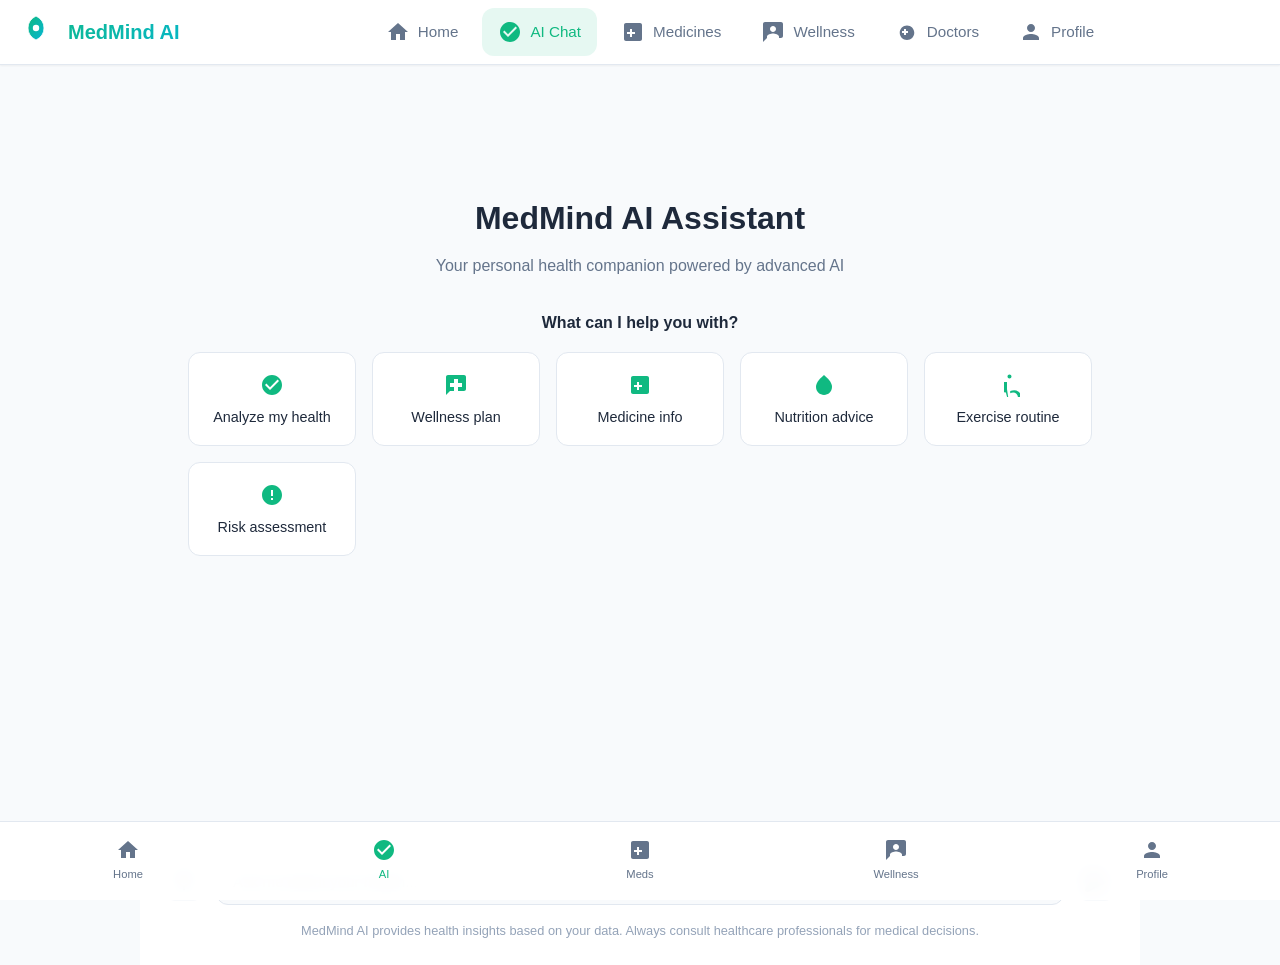
==== ai.html @ f0e6611f "Initial MedMind AI project" ====
<!DOCTYPE html>
<html lang="en">
<head>
    <meta charset="UTF-8">
    <meta name="viewport" content="width=device-width, initial-scale=1.0">
    <title>AI Assistant - MedMind AI</title>
    <link rel="stylesheet" href="style.css">
</head>
<body>
    <!-- Navigation -->
    <nav class="navbar">
        <div class="nav-container">
            <div class="nav-brand">
                <div class="nav-logo">
                    <svg viewBox="0 0 100 100" xmlns="http://www.w3.org/2000/svg">
                        <path d="M50 10 Q70 20 70 40 Q70 60 50 70 Q30 60 30 40 Q30 20 50 10" fill="url(#logoGradient5)" stroke="white" stroke-width="2"/>
                        <circle cx="50" cy="40" r="8" fill="white"/>
                        <defs>
                            <linearGradient id="logoGradient5" x1="0%" y1="0%" x2="100%" y2="100%">
                                <stop offset="0%" style="stop-color:#10b981;stop-opacity:1" />
                                <stop offset="100%" style="stop-color:#06b6d4;stop-opacity:1" />
                            </linearGradient>
                        </defs>
                    </svg>
                </div>
                <span>MedMind AI</span>
            </div>
            
            <div class="nav-menu">
                <a href="home.html" class="nav-link" data-page="home">
                    <svg viewBox="0 0 24 24" width="24" height="24">
                        <path fill="currentColor" d="M10 20v-6h4v6h5v-8h3L12 3 2 12h3v8z"/>
                    </svg>
                    <span>Home</span>
                </a>
                <a href="ai.html" class="nav-link active" data-page="ai">
                    <svg viewBox="0 0 24 24" width="24" height="24">
                        <path fill="currentColor" d="M12 2C6.48 2 2 6.48 2 12s4.48 10 10 10 10-4.48 10-10S17.52 2 12 2zm-2 15l-5-5 1.41-1.41L10 14.17l7.59-7.59L19 8l-9 9z"/>
                    </svg>
                    <span>AI Chat</span>
                </a>
                <a href="meds.html" class="nav-link" data-page="meds">
                    <svg viewBox="0 0 24 24" width="24" height="24">
                        <path fill="currentColor" d="M19 3H5c-1.1 0-2 .9-2 2v14c0 1.1.9 2 2 2h14c1.1 0 2-.9 2-2V5c0-1.1-.9-2-2-2zm-5 11h-3v3h-2v-3H6v-2h3v-3h2v3h3v2z"/>
                    </svg>
                    <span>Medicines</span>
                </a>
                <a href="mental.html" class="nav-link" data-page="mental">
                    <svg viewBox="0 0 24 24" width="24" height="24">
                        <path fill="currentColor" d="M20 2H4c-1.1 0-1.99.9-1.99 2L2 22l4-4h14c1.1 0 2-.9 2-2V4c0-1.1-.9-2-2-2zM12 12c-1.66 0-3-1.34-3-3s1.34-3 3-3 3 1.34 3 3-1.34 3-3 3zm6 6H6v-1.5c0-2 4-3.1 6-3.1s6 1.1 6 3.1V18z"/>
                    </svg>
                    <span>Wellness</span>
                </a>
                <a href="doctor.html" class="nav-link" data-page="doctor">
                    <svg viewBox="0 0 24 24" width="24" height="24">
                        <path fill="currentColor" d="M11.99 5.52C7.957 5.52 4.73 8.75 4.73 12.78s3.23 7.26 7.27 7.26 7.27-3.23 7.27-7.26-3.23-7.26-7.28-7.26zM13 13h-2v2h-2v-2H7v-2h2v-2h2v2h2v2z"/>
                    </svg>
                    <span>Doctors</span>
                </a>
                <a href="profile.html" class="nav-link" data-page="profile">
                    <svg viewBox="0 0 24 24" width="24" height="24">
                        <path fill="currentColor" d="M12 12c2.21 0 4-1.79 4-4s-1.79-4-4-4-4 1.79-4 4 1.79 4 4 4zm0 2c-2.67 0-8 1.34-8 4v2h16v-2c0-2.66-5.33-4-8-4z"/>
                    </svg>
                    <span>Profile</span>
                </a>
            </div>
        </div>
    </nav>

    <main class="ai-container">
        <!-- Chat Area -->
        <div class="chat-wrapper">
            <div class="chat-messages" id="chatMessages">
                <div class="welcome-section">
                    <h1>MedMind AI Assistant</h1>
                    <p>Your personal health companion powered by advanced AI</p>
                    
                    <div class="suggested-prompts">
                        <h3>What can I help you with?</h3>
                        <div class="prompts-grid">
                            <button class="prompt-card" onclick="sendPrompt('What are my key health metrics and should I be concerned about anything?')">
                                <svg viewBox="0 0 24 24" width="24" height="24">
                                    <path fill="currentColor" d="M12 2C6.48 2 2 6.48 2 12s4.48 10 10 10 10-4.48 10-10S17.52 2 12 2zm-2 15l-5-5 1.41-1.41L10 14.17l7.59-7.59L19 8l-9 9z"/>
                                </svg>
                                <span>Analyze my health</span>
                            </button>
                            <button class="prompt-card" onclick="sendPrompt('Suggest a wellness plan for me')">
                                <svg viewBox="0 0 24 24" width="24" height="24">
                                    <path fill="currentColor" d="M20 2H4c-1.1 0-1.99.9-1.99 2L2 22l4-4h14c1.1 0 2-.9 2-2V4c0-1.1-.9-2-2-2zm-2 12h-4v4h-4v-4H6v-4h4V6h4v4h4v4z"/>
                                </svg>
                                <span>Wellness plan</span>
                            </button>
                            <button class="prompt-card" onclick="sendPrompt('Explain the side effects of my current medications')">
                                <svg viewBox="0 0 24 24" width="24" height="24">
                                    <path fill="currentColor" d="M19 3H5c-1.1 0-2 .9-2 2v14c0 1.1.9 2 2 2h14c1.1 0 2-.9 2-2V5c0-1.1-.9-2-2-2zm-5 11h-3v3h-2v-3H6v-2h3v-3h2v3h3v2z"/>
                                </svg>
                                <span>Medicine info</span>
                            </button>
                            <button class="prompt-card" onclick="sendPrompt('Give me nutrition tips based on my health profile')">
                                <svg viewBox="0 0 24 24" width="24" height="24">
                                    <path fill="currentColor" d="M12 2c-5.33 4.55-8 8.48-8 11.8 0 4.98 3.8 8.2 8 8.2s8-3.22 8-8.2c0-3.32-2.67-7.25-8-11.8z"/>
                                </svg>
                                <span>Nutrition advice</span>
                            </button>
                            <button class="prompt-card" onclick="sendPrompt('What exercises would you recommend for me?')">
                                <svg viewBox="0 0 24 24" width="24" height="24">
                                    <path fill="currentColor" d="M13.49 5.48c1.1 0 2-.9 2-2s-.9-2-2-2-2 .9-2 2 .9 2 2 2zm-3.6 13.9L8 19.35V9h3v7.35l1.39 9.03c.36 2.3 2.4 4 4.74 4 2.65 0 4.8-2.25 4.8-5s-2.15-5-4.8-5c-1.04 0-2.05.3-2.9.84v-2.16c1.12-.52 2.74-.73 4.1-.73 3.87 0 6.99 3.13 6.99 7s-3.12 7-6.99 7c-3.23 0-6.06-2.25-6.74-5.22z"/>
                                </svg>
                                <span>Exercise routine</span>
                            </button>
                            <button class="prompt-card" onclick="sendPrompt('Predict my health risks based on my data')">
                                <svg viewBox="0 0 24 24" width="24" height="24">
                                    <path fill="currentColor" d="M12 2C6.48 2 2 6.48 2 12s4.48 10 10 10 10-4.48 10-10S17.52 2 12 2zm1 15h-2v-2h2v2zm0-4h-2V7h2v6z"/>
                                </svg>
                                <span>Risk assessment</span>
                            </button>
                        </div>
                    </div>
                </div>
            </div>

            <!-- Chat Input Area -->
            <div class="chat-input-area">
                <form class="chat-form" id="chatForm" onsubmit="sendMessage(event)">
                    <div class="input-controls">
                        <button type="button" class="voice-btn" id="voiceBtn" title="Voice input">
                            <svg viewBox="0 0 24 24" width="24" height="24">
                                <path fill="currentColor" d="M12 14c1.66 0 3-1.34 3-3V5c0-1.66-1.34-3-3-3S9 3.34 9 5v6c0 1.66 1.34 3 3 3zm5.3-3c0 3-2.54 5.1-5.3 5.1S6.7 14 6.7 11H5c0 3.41 2.72 6.23 6 6.72V21h2v-3.28c3.28-.48 6-3.3 6-6.72h-1.7z"/>
                            </svg>
                        </button>
                        <input 
                            type="text" 
                            id="chatInput" 
                            placeholder="Ask me about your health..." 
                            autocomplete="off"
                        >
                        <button type="submit" class="send-btn">
                            <svg viewBox="0 0 24 24" width="24" height="24">
                                <path fill="currentColor" d="M16.6915026,12.4744748 L3.50612381,13.2599618 C3.19218622,13.2599618 3.03521743,13.4170592 3.03521743,13.5741566 L1.15159189,20.0151496 C0.8376543,20.8006365 0.99,21.89 1.77946707,22.52 C2.41,22.99 3.50612381,23.1 4.13399899,22.9429026 L21.714504,14.0454487 C22.6563168,13.5741566 23.1272231,12.6315722 22.9702544,11.6889879 L4.13399899,1.01449637 C3.34915502,0.9914179 2.40734225,0.9914179 1.77946707,1.48988963 C0.994623095,2.13399899 0.837654326,3.0765833 1.15159189,3.86155202 L3.03521743,10.3025451 C3.03521743,10.4596425 3.19218622,10.6167399 3.50612381,10.6167399 L16.6915026,11.4022268 C16.6915026,11.4022268 17.1624089,11.4022268 17.1624089,11.9735189 C17.1624089,12.4744748 16.6915026,12.4744748 16.6915026,12.4744748 Z"/>
                            </svg>
                        </button>
                    </div>
                </form>
                <p class="chat-disclaimer">MedMind AI provides health insights based on your data. Always consult healthcare professionals for medical decisions.</p>
            </div>
        </div>
    </main>

    <!-- Bottom Navigation -->
    <div class="bottom-nav">
        <a href="home.html" class="nav-item" data-page="home">
            <svg viewBox="0 0 24 24" width="24" height="24">
                <path fill="currentColor" d="M10 20v-6h4v6h5v-8h3L12 3 2 12h3v8z"/>
            </svg>
            <span>Home</span>
        </a>
        <a href="ai.html" class="nav-item active" data-page="ai">
            <svg viewBox="0 0 24 24" width="24" height="24">
                <path fill="currentColor" d="M12 2C6.48 2 2 6.48 2 12s4.48 10 10 10 10-4.48 10-10S17.52 2 12 2zm-2 15l-5-5 1.41-1.41L10 14.17l7.59-7.59L19 8l-9 9z"/>
            </svg>
            <span>AI</span>
        </a>
        <a href="meds.html" class="nav-item" data-page="meds">
            <svg viewBox="0 0 24 24" width="24" height="24">
                <path fill="currentColor" d="M19 3H5c-1.1 0-2 .9-2 2v14c0 1.1.9 2 2 2h14c1.1 0 2-.9 2-2V5c0-1.1-.9-2-2-2zm-5 11h-3v3h-2v-3H6v-2h3v-3h2v3h3v2z"/>
            </svg>
            <span>Meds</span>
        </a>
        <a href="mental.html" class="nav-item" data-page="mental">
            <svg viewBox="0 0 24 24" width="24" height="24">
                <path fill="currentColor" d="M20 2H4c-1.1 0-1.99.9-1.99 2L2 22l4-4h14c1.1 0 2-.9 2-2V4c0-1.1-.9-2-2-2zM12 12c-1.66 0-3-1.34-3-3s1.34-3 3-3 3 1.34 3 3-1.34 3-3 3zm6 6H6v-1.5c0-2 4-3.1 6-3.1s6 1.1 6 3.1V18z"/>
            </svg>
            <span>Wellness</span>
        </a>
        <a href="profile.html" class="nav-item" data-page="profile">
            <svg viewBox="0 0 24 24" width="24" height="24">
                <path fill="currentColor" d="M12 12c2.21 0 4-1.79 4-4s-1.79-4-4-4-4 1.79-4 4 1.79 4 4 4zm0 2c-2.67 0-8 1.34-8 4v2h16v-2c0-2.66-5.33-4-8-4z"/>
            </svg>
            <span>Profile</span>
        </a>
    </div>

    <script src="script.js"></script>
    <script>
        const aiResponses = {
            'health': 'Your overall health score is 78/100 which is very good. Your heart rate is stable at 72 bpm and blood pressure is within normal range. Keep up the great work with hydration and sleep!',
            'wellness': 'I recommend a balanced wellness plan: 1) Maintain 8 hours of sleep, 2) Exercise 30-60 minutes daily, 3) Drink 8 glasses of water, 4) Manage stress with meditation, 5) Eat a balanced diet with vegetables.',
            'medicine': 'Your current medications are: Aspirin 500mg (once daily), Vitamin D 1000IU (with meals), and Lisinopril 10mg (evening). Common side effects are minimal when taken as prescribed. Always consult with your doctor before making changes.',
            'nutrition': 'Based on your health profile, I recommend: More lean proteins, whole grains, and vegetables. Limit sodium to under 2300mg daily. Stay hydrated. Consider Mediterranean diet. Avoid processed foods and excess sugar. Eat 5 portions of fruit/veg daily.',
            'exercise': 'Recommended exercises for you: Brisk walking (30 mins, 5x/week), Swimming (low-impact), Yoga (flexibility), Light strength training (2x/week). Start gradually and increase intensity. Warm up for 5 mins before and cool down after.',
            'risk': 'Based on your metrics, your health risks are low. Continue monitoring your blood pressure regularly. Your BMI is healthy. Maintain current exercise routine. Get annual checkups. Stay updated with vaccinations.'
        };

        function sendMessage(e) {
            e.preventDefault();
            const input = document.getElementById('chatInput');
            const message = input.value.trim();
            
            if (!message) return;
            
            // Add user message to chat
            addMessage(message, 'user');
            input.value = '';
            
            // Simulate AI response
            setTimeout(() => {
                const response = generateAIResponse(message);
                addMessage(response, 'ai');
            }, 1500);
        }

        function sendPrompt(prompt) {
            document.getElementById('chatInput').value = prompt;
            sendMessage({ preventDefault: () => {} });
        }

        function addMessage(text, sender) {
            const chatMessages = document.getElementById('chatMessages');
            const messageDiv = document.createElement('div');
            messageDiv.className = `message ${sender}-message`;
            
            if (sender === 'ai') {
                messageDiv.innerHTML = `
                    <div class="message-content">
                        <div class="message-bubble">
                            <div class="message-text">${text}</div>
                            <div class="message-time">${new Date().toLocaleTimeString([], {hour: '2-digit', minute:'2-digit'})}</div>
                        </div>
                    </div>
                `;
            } else {
                messageDiv.innerHTML = `
                    <div class="message-content">
                        <div class="message-bubble">
                            <div class="message-text">${text}</div>
                            <div class="message-time">${new Date().toLocaleTimeString([], {hour: '2-digit', minute:'2-digit'})}</div>
                        </div>
                    </div>
                `;
            }
            
            chatMessages.appendChild(messageDiv);
            chatMessages.scrollTop = chatMessages.scrollHeight;
        }

        function generateAIResponse(userMessage) {
            const lower = userMessage.toLowerCase();
            
            if (lower.includes('health') || lower.includes('metric')) return aiResponses['health'];
            if (lower.includes('wellness') || lower.includes('plan')) return aiResponses['wellness'];
            if (lower.includes('medicine') || lower.includes('drug') || lower.includes('medication')) return aiResponses['medicine'];
            if (lower.includes('nutrition') || lower.includes('diet') || lower.includes('food')) return aiResponses['nutrition'];
            if (lower.includes('exercise') || lower.includes('workout') || lower.includes('fitness')) return aiResponses['exercise'];
            if (lower.includes('risk') || lower.includes('predict')) return aiResponses['risk'];
            
            const defaultResponses = [
                'Based on your health data, you\'re doing well. Keep maintaining your current routine and monitor your metrics regularly.',
                'That\'s a great question! Your health profile shows you\'re in good shape. Continue with regular checkups and healthy habits.',
                'I\'d recommend discussing this with your healthcare provider for personalized advice. In the meantime, maintain your current exercise and nutrition routine.',
                'Your data shows positive trends. Keep up the excellent health habits and monitor your vitals regularly.',
                'This is an important health consideration. Track your symptoms and share them with your doctor at your next visit.'
            ];
            
            return defaultResponses[Math.floor(Math.random() * defaultResponses.length)];
        }

        // Voice input simulation
        document.getElementById('voiceBtn').addEventListener('click', function() {
            const voiceBtn = this;
            voiceBtn.classList.add('listening');
            
            setTimeout(() => {
                voiceBtn.classList.remove('listening');
                showNotification('Voice input simulated. Try typing your question!', 'info');
            }, 2000);
        });
    </script>
</body>
</html>
---- style.css ----
/* ============================================
   MEDMIND AI - PREMIUM HEALTHCARE APPLICATION
   Comprehensive CSS Styling
   ============================================ */

:root {
    --primary-color: #10b981;
    --secondary-color: #06b6d4;
    --accent-color: #8b5cf6;
    --danger-color: #ef4444;
    --warning-color: #f59e0b;
    --success-color: #10b981;
    
    --bg-primary: #ffffff;
    --bg-secondary: #f8fafc;
    --bg-tertiary: #f1f5f9;
    --text-primary: #1e293b;
    --text-secondary: #64748b;
    --text-tertiary: #94a3b8;
    --border-color: #e2e8f0;
    
    --shadow-sm: 0 1px 2px rgba(0, 0, 0, 0.05);
    --shadow-md: 0 4px 6px rgba(0, 0, 0, 0.1);
    --shadow-lg: 0 10px 15px rgba(0, 0, 0, 0.1);
    --shadow-xl: 0 20px 25px rgba(0, 0, 0, 0.1);
    
    --transition-fast: 150ms cubic-bezier(0.4, 0, 0.2, 1);
    --transition-base: 200ms cubic-bezier(0.4, 0, 0.2, 1);
    --transition-slow: 300ms cubic-bezier(0.4, 0, 0.2, 1);
    
    --radius-sm: 0.375rem;
    --radius-md: 0.5rem;
    --radius-lg: 0.75rem;
    --radius-xl: 1rem;
    --radius-2xl: 1.5rem;
    --radius-3xl: 2rem;
}

body.dark-mode {
    --bg-primary: #0f172a;
    --bg-secondary: #1e293b;
    --bg-tertiary: #334155;
    --text-primary: #f1f5f9;
    --text-secondary: #cbd5e1;
    --text-tertiary: #94a3b8;
    --border-color: #334155;
}

* {
    margin: 0;
    padding: 0;
    box-sizing: border-box;
}

html {
    scroll-behavior: smooth;
}

body {
    font-family: -apple-system, BlinkMacSystemFont, 'Segoe UI', 'Roboto', 'Oxygen', 'Ubuntu', 'Cantarell', sans-serif;
    background-color: var(--bg-primary);
    color: var(--text-primary);
    transition: background-color var(--transition-base), color var(--transition-base);
    line-height: 1.6;
}

a {
    color: var(--primary-color);
    text-decoration: none;
}

button {
    border: none;
    cursor: pointer;
    font-family: inherit;
}

/* ============================================
   SPLASH SCREEN
   ============================================ */

.splash-screen {
    position: fixed;
    top: 0;
    left: 0;
    width: 100%;
    height: 100%;
    background: linear-gradient(135deg, #10b981 0%, #06b6d4 100%);
    display: flex;
    align-items: center;
    justify-content: center;
    z-index: 9999;
    transition: opacity var(--transition-slow);
    opacity: 1;
}

.splash-content {
    text-align: center;
    color: white;
}

.splash-logo {
    margin-bottom: 2rem;
}

.logo-gradient svg {
    width: 80px;
    height: 80px;
    animation: float 3s ease-in-out infinite;
}

.splash-title {
    font-size: 2rem;
    font-weight: 700;
    margin-bottom: 0.5rem;
}

.splash-subtitle {
    font-size: 1rem;
    opacity: 0.9;
    margin-bottom: 2rem;
}

.splash-loader {
    margin-top: 2rem;
}

.loader-ring {
    width: 40px;
    height: 40px;
    border: 3px solid rgba(255, 255, 255, 0.3);
    border-top-color: white;
    border-radius: 50%;
    animation: spin 1s linear infinite;
    margin: 0 auto;
}

@keyframes spin {
    to { transform: rotate(360deg); }
}

@keyframes float {
    0%, 100% { transform: translateY(0); }
    50% { transform: translateY(-10px); }
}

/* ============================================
   AUTH PAGES
   ============================================ */

.auth-body {
    overflow: hidden;
}

.auth-container {
    position: relative;
    min-height: 100vh;
    display: flex;
    align-items: center;
    justify-content: center;
    padding: 1rem;
}

.auth-background {
    position: absolute;
    top: 0;
    left: 0;
    width: 100%;
    height: 100%;
    overflow: hidden;
    z-index: 0;
}

.gradient-blob {
    position: absolute;
    width: 300px;
    height: 300px;
    border-radius: 50%;
    filter: blur(80px);
    opacity: 0.6;
}

.blob-1 {
    background: linear-gradient(135deg, #10b981 0%, #06b6d4 100%);
    top: -50px;
    right: -50px;
    animation: blob-move 8s ease-in-out infinite;
}

.blob-2 {
    background: linear-gradient(135deg, #8b5cf6 0%, #06b6d4 100%);
    bottom: -50px;
    left: -50px;
    animation: blob-move 8s ease-in-out infinite 4s;
}

@keyframes blob-move {
    0%, 100% { transform: translate(0, 0); }
    50% { transform: translate(30px, 30px); }
}

.auth-card {
    position: relative;
    z-index: 1;
    width: 100%;
    max-width: 420px;
    background: rgba(255, 255, 255, 0.95);
    backdrop-filter: blur(10px);
    border: 1px solid rgba(255, 255, 255, 0.2);
    border-radius: var(--radius-2xl);
    padding: 2.5rem;
    box-shadow: 0 8px 32px rgba(0, 0, 0, 0.1);
}

body.dark-mode .auth-card {
    background: rgba(15, 23, 42, 0.95);
    border-color: rgba(100, 116, 139, 0.3);
}

.auth-card-signup {
    max-width: 480px;
}

.auth-header {
    text-align: center;
    margin-bottom: 2rem;
}

.auth-logo {
    margin-bottom: 1.5rem;
    display: flex;
    justify-content: center;
}

.auth-header h1 {
    font-size: 1.75rem;
    margin-bottom: 0.5rem;
    background: linear-gradient(135deg, #10b981 0%, #06b6d4 100%);
    -webkit-background-clip: text;
    -webkit-text-fill-color: transparent;
    background-clip: text;
}

.auth-header p {
    color: var(--text-secondary);
}

.auth-form {
    margin-bottom: 1.5rem;
}

.form-group {
    margin-bottom: 1.5rem;
}

.form-row {
    display: grid;
    grid-template-columns: 1fr 1fr;
    gap: 1rem;
    margin-bottom: 1.5rem;
}

.form-group label {
    display: block;
    font-size: 0.875rem;
    font-weight: 600;
    color: var(--text-primary);
    margin-bottom: 0.5rem;
}

.input-wrapper {
    position: relative;
    display: flex;
    align-items: center;
}

.input-icon {
    position: absolute;
    left: 1rem;
    color: var(--text-tertiary);
    pointer-events: none;
}

.form-group input,
.form-group select,
.form-group textarea {
    width: 100%;
    padding: 0.875rem 1rem 0.875rem 2.75rem;
    border: 1px solid var(--border-color);
    border-radius: var(--radius-lg);
    background: var(--bg-primary);
    color: var(--text-primary);
    font-size: 0.95rem;
    transition: all var(--transition-base);
}

.form-group input:focus,
.form-group select:focus,
.form-group textarea:focus {
    outline: none;
    border-color: var(--primary-color);
    box-shadow: 0 0 0 3px rgba(16, 185, 129, 0.1);
}

.toggle-password {
    position: absolute;
    right: 1rem;
    background: none;
    border: none;
    color: var(--text-secondary);
    cursor: pointer;
    padding: 0.5rem;
}

.form-options {
    display: flex;
    justify-content: space-between;
    align-items: center;
    margin-bottom: 1.5rem;
    font-size: 0.875rem;
}

.remember-me {
    display: flex;
    align-items: center;
    gap: 0.5rem;
    color: var(--text-secondary);
    cursor: pointer;
}

.remember-me input {
    width: 1rem;
    height: 1rem;
    cursor: pointer;
}

.forgot-link {
    color: var(--primary-color);
    font-weight: 500;
}

.checkbox-group {
    display: flex;
    align-items: flex-start;
    gap: 0.75rem;
    margin-bottom: 1.5rem;
    font-size: 0.875rem;
    color: var(--text-secondary);
    cursor: pointer;
}

.checkbox-group input {
    margin-top: 0.25rem;
    cursor: pointer;
}

.divider {
    position: relative;
    margin: 2rem 0;
    text-align: center;
    color: var(--text-tertiary);
    font-size: 0.875rem;
}

.divider::before {
    content: '';
    position: absolute;
    top: 50%;
    left: 0;
    right: 0;
    height: 1px;
    background: var(--border-color);
    z-index: 0;
}

.divider span {
    position: relative;
    background: var(--bg-primary);
    padding: 0 1rem;
}

body.dark-mode .divider span {
    background: var(--bg-secondary);
}

.demo-note {
    margin-top: 1.5rem;
    padding: 1rem;
    background: var(--bg-secondary);
    border-radius: var(--radius-lg);
    font-size: 0.8rem;
    color: var(--text-secondary);
    text-align: center;
}

.demo-note p {
    margin-bottom: 0.25rem;
}

.demo-note code {
    background: var(--bg-tertiary);
    padding: 0.2rem 0.4rem;
    border-radius: var(--radius-sm);
    font-family: 'Monaco', 'Menlo', monospace;
}

/* ============================================
   BUTTONS
   ============================================ */

.btn {
    display: inline-flex;
    align-items: center;
    justify-content: center;
    gap: 0.5rem;
    padding: 0.75rem 1.5rem;
    border-radius: var(--radius-lg);
    font-size: 0.95rem;
    font-weight: 500;
    transition: all var(--transition-base);
    cursor: pointer;
    position: relative;
    overflow: hidden;
}

.btn::before {
    content: '';
    position: absolute;
    top: 50%;
    left: 50%;
    width: 0;
    height: 0;
    border-radius: 50%;
    background: rgba(255, 255, 255, 0.3);
    transform: translate(-50%, -50%);
    transition: width var(--transition-base), height var(--transition-base);
    pointer-events: none;
}

.btn:active::before {
    width: 300px;
    height: 300px;
}

.btn-primary {
    background: linear-gradient(135deg, var(--primary-color) 0%, var(--secondary-color) 100%);
    color: white;
    box-shadow: 0 4px 15px rgba(16, 185, 129, 0.3);
}

.btn-primary:hover {
    transform: translateY(-2px);
    box-shadow: 0 6px 20px rgba(16, 185, 129, 0.4);
}

.btn-secondary {
    background: var(--bg-secondary);
    color: var(--primary-color);
    border: 1px solid var(--border-color);
}

.btn-secondary:hover {
    background: var(--bg-tertiary);
    border-color: var(--primary-color);
}

.btn-danger {
    background: var(--danger-color);
    color: white;
    box-shadow: 0 4px 15px rgba(239, 68, 68, 0.3);
}

.btn-danger:hover {
    transform: translateY(-2px);
    box-shadow: 0 6px 20px rgba(239, 68, 68, 0.4);
}

.btn-small {
    padding: 0.5rem 1rem;
    font-size: 0.85rem;
}

.btn-large {
    padding: 1rem 2rem;
    font-size: 1rem;
}

.btn-full {
    width: 100%;
}

.btn-icon {
    width: 18px;
    height: 18px;
}

/* ============================================
   NAVIGATION
   ============================================ */

.navbar {
    position: sticky;
    top: 0;
    z-index: 100;
    background: rgba(255, 255, 255, 0.95);
    backdrop-filter: blur(10px);
    border-bottom: 1px solid var(--border-color);
    box-shadow: var(--shadow-sm);
}

body.dark-mode .navbar {
    background: rgba(15, 23, 42, 0.95);
    border-bottom-color: var(--border-color);
}

.nav-container {
    max-width: 1400px;
    margin: 0 auto;
    padding: 0.5rem 1rem;
    display: flex;
    align-items: center;
    justify-content: space-between;
}

.nav-brand {
    display: flex;
    align-items: center;
    gap: 0.75rem;
    font-size: 1.25rem;
    font-weight: 700;
    background: linear-gradient(135deg, var(--primary-color) 0%, var(--secondary-color) 100%);
    -webkit-background-clip: text;
    -webkit-text-fill-color: transparent;
    background-clip: text;
    min-width: 200px;
}

.nav-logo {
    width: 40px;
    height: 40px;
    display: flex;
    align-items: center;
    justify-content: center;
}

.nav-logo svg {
    width: 100%;
    height: 100%;
}

.nav-menu {
    display: flex;
    gap: 0.5rem;
    flex: 1;
    justify-content: center;
    align-items: center;
}

.nav-link {
    display: flex;
    align-items: center;
    gap: 0.5rem;
    padding: 0.75rem 1rem;
    color: var(--text-secondary);
    border-radius: var(--radius-lg);
    transition: all var(--transition-base);
    white-space: nowrap;
}

.nav-link:hover,
.nav-link.active {
    color: var(--primary-color);
    background: rgba(16, 185, 129, 0.1);
}

.nav-link svg {
    width: 24px;
    height: 24px;
}

.nav-link span {
    font-size: 0.95rem;
    font-weight: 500;
}

.theme-toggle {
    display: flex;
    align-items: center;
    justify-content: center;
    width: 40px;
    height: 40px;
    border-radius: var(--radius-lg);
    background: var(--bg-secondary);
    color: var(--text-secondary);
    transition: all var(--transition-base);
    cursor: pointer;
    margin-left: auto;
}

.theme-toggle:hover {
    background: var(--bg-tertiary);
    color: var(--primary-color);
}

/* Bottom Navigation for Mobile */
.bottom-nav {
    display: none;
    position: fixed;
    bottom: 0;
    left: 0;
    right: 0;
    background: rgba(255, 255, 255, 0.95);
    backdrop-filter: blur(10px);
    border-top: 1px solid var(--border-color);
    z-index: 100;
    padding: 0.5rem 0;
}

body.dark-mode .bottom-nav {
    background: rgba(15, 23, 42, 0.95);
}

.bottom-nav {
    display: flex;
    justify-content: space-around;
    align-items: stretch;
}

.nav-item {
    flex: 1;
    display: flex;
    flex-direction: column;
    align-items: center;
    justify-content: center;
    gap: 0.25rem;
    padding: 0.5rem;
    color: var(--text-secondary);
    font-size: 0.7rem;
    text-align: center;
    transition: all var(--transition-base);
}

.nav-item:hover,
.nav-item.active {
    color: var(--primary-color);
}

.nav-item svg {
    width: 24px;
    height: 24px;
}

/* ============================================
   HOME PAGE
   ============================================ */

.home-header {
    padding: 2rem 1rem;
    background: linear-gradient(135deg, #10b981 0%, #06b6d4 100%);
    color: white;
}

.header-content {
    max-width: 1400px;
    margin: 0 auto;
    display: flex;
    align-items: center;
    justify-content: space-between;
}

.header-greeting h1 {
    font-size: 1.75rem;
    margin-bottom: 0.5rem;
    font-weight: 700;
}

.header-greeting p {
    opacity: 0.9;
    font-size: 0.95rem;
}

.main-content {
    max-width: 1400px;
    margin: 0 auto;
    padding: 2rem 1rem;
    padding-bottom: 100px;
}

.section-title {
    font-size: 1.35rem;
    font-weight: 700;
    color: var(--text-primary);
    margin-bottom: 1.5rem;
}

.section-header {
    display: flex;
    align-items: center;
    justify-content: space-between;
    margin-bottom: 1.5rem;
}

.see-all-link {
    font-size: 0.9rem;
    font-weight: 600;
    color: var(--primary-color);
    display: flex;
    align-items: center;
    gap: 0.3rem;
}

/* Health Score Section */
.health-score-section {
    margin-bottom: 2rem;
}

.health-score-card {
    background: var(--bg-primary);
    border: 1px solid var(--border-color);
    border-radius: var(--radius-2xl);
    padding: 2rem;
    box-shadow: var(--shadow-md);
    overflow: hidden;
}

.health-score-ring-wrapper {
    position: relative;
    width: 140px;
    height: 140px;
    margin: 0 auto 1.5rem;
}

.health-score-ring {
    width: 100%;
    height: 100%;
    transform: rotate(-90deg);
}

.score-ring-bg {
    stroke: var(--bg-secondary);
    fill: none;
    stroke-width: 4;
}

.score-ring-progress {
    stroke: url(#ringGradient);
    fill: none;
    stroke-width: 4;
    stroke-linecap: round;
    stroke-dasharray: 408.407;
    stroke-dashoffset: 408.407;
    animation: fillRing 1.5s ease-out forwards;
}

@keyframes fillRing {
    to {
        stroke-dashoffset: 0;
    }
}

.health-score-value {
    position: absolute;
    top: 50%;
    left: 50%;
    transform: translate(-50%, -50%);
    text-align: center;
}

.health-score-value h2 {
    font-size: 2rem;
    color: var(--primary-color);
    margin-bottom: 0.25rem;
}

.health-score-value p {
    font-size: 0.75rem;
    color: var(--text-secondary);
    text-transform: uppercase;
    letter-spacing: 0.5px;
}

.health-score-details {
    display: grid;
    grid-template-columns: 1fr 1fr;
    gap: 2rem;
    padding-top: 1.5rem;
    border-top: 1px solid var(--border-color);
}

.score-detail {
    text-align: center;
}

.detail-label {
    display: block;
    font-size: 0.8rem;
    color: var(--text-secondary);
    margin-bottom: 0.25rem;
    text-transform: uppercase;
    letter-spacing: 0.5px;
}

.detail-value {
    display: block;
    font-size: 1.25rem;
    font-weight: 600;
    color: var(--text-primary);
}

/* Quick Stats Grid */
.quick-stats {
    margin-bottom: 2rem;
}

.stats-grid {
    display: grid;
    grid-template-columns: repeat(auto-fit, minmax(180px, 1fr));
    gap: 1rem;
}

.stat-card {
    background: var(--bg-primary);
    border: 1px solid var(--border-color);
    border-radius: var(--radius-xl);
    padding: 1.25rem;
    box-shadow: var(--shadow-sm);
    transition: all var(--transition-base);
    position: relative;
    overflow: hidden;
}

.stat-card::before {
    content: '';
    position: absolute;
    top: 0;
    left: 0;
    right: 0;
    height: 3px;
    background: linear-gradient(90deg, var(--primary-color), var(--secondary-color));
    opacity: 0;
    transition: opacity var(--transition-base);
}

.stat-card:hover {
    transform: translateY(-4px);
    box-shadow: var(--shadow-lg);
    border-color: var(--primary-color);
}

.stat-card:hover::before {
    opacity: 1;
}

.stat-icon {
    width: 48px;
    height: 48px;
    border-radius: var(--radius-lg);
    background: linear-gradient(135deg, rgba(16, 185, 129, 0.1), rgba(6, 182, 212, 0.1));
    display: flex;
    align-items: center;
    justify-content: center;
    color: var(--primary-color);
    margin-bottom: 0.75rem;
}

.stat-label {
    font-size: 0.8rem;
    color: var(--text-secondary);
    margin-bottom: 0.5rem;
    text-transform: uppercase;
    letter-spacing: 0.5px;
}

.stat-value {
    font-size: 1.5rem;
    font-weight: 700;
    color: var(--text-primary);
    margin-bottom: 0.25rem;
}

.stat-unit {
    font-size: 0.75rem;
    color: var(--text-tertiary);
}

.stat-trend {
    position: absolute;
    top: 1rem;
    right: 1rem;
    font-size: 1.25rem;
}

.trend-good {
    color: var(--success-color);
}

.trend-stable {
    color: var(--warning-color);
}

.trend-excellent {
    color: var(--success-color);
}

/* Activity Section */
.activity-section {
    margin-bottom: 2rem;
}

.activity-grid {
    display: grid;
    grid-template-columns: repeat(auto-fit, minmax(250px, 1fr));
    gap: 1.5rem;
}

.activity-card {
    background: var(--bg-primary);
    border: 1px solid var(--border-color);
    border-radius: var(--radius-xl);
    padding: 1.5rem;
    box-shadow: var(--shadow-sm);
}

.activity-header {
    display: flex;
    align-items: center;
    gap: 0.75rem;
    margin-bottom: 1rem;
}

.activity-header svg {
    color: var(--primary-color);
}

.activity-header h4 {
    font-size: 1rem;
    color: var(--text-primary);
}

.progress-info {
    display: flex;
    align-items: baseline;
    gap: 0.25rem;
    margin-bottom: 0.75rem;
}

.progress-value {
    font-size: 1.75rem;
    font-weight: 700;
    color: var(--primary-color);
}

.progress-goal {
    font-size: 0.85rem;
    color: var(--text-secondary);
}

.progress-bar {
    width: 100%;
    height: 6px;
    background: var(--bg-secondary);
    border-radius: 3px;
    overflow: hidden;
}

.progress-fill {
    height: 100%;
    background: linear-gradient(90deg, var(--primary-color), var(--secondary-color));
    border-radius: 3px;
    transition: width var(--transition-slow);
}

/* Medicines Section */
.medicines-section {
    margin-bottom: 2rem;
}

.medicines-list {
    display: grid;
    gap: 1rem;
}

.medicine-item {
    background: var(--bg-primary);
    border: 1px solid var(--border-color);
    border-radius: var(--radius-xl);
    padding: 1.25rem;
    display: flex;
    align-items: center;
    gap: 1rem;
    transition: all var(--transition-base);
}

.medicine-item:hover {
    border-color: var(--primary-color);
    box-shadow: var(--shadow-md);
}

.medicine-item.taken {
    opacity: 0.6;
    background: var(--bg-secondary);
}

.medicine-icon {
    width: 48px;
    height: 48px;
    border-radius: var(--radius-lg);
    background: linear-gradient(135deg, rgba(16, 185, 129, 0.1), rgba(6, 182, 212, 0.1));
    display: flex;
    align-items: center;
    justify-content: center;
    color: var(--primary-color);
    flex-shrink: 0;
}

.medicine-info {
    flex: 1;
}

.medicine-info h4 {
    font-size: 0.95rem;
    font-weight: 600;
    color: var(--text-primary);
    margin-bottom: 0.25rem;
}

.medicine-info p {
    font-size: 0.8rem;
    color: var(--text-secondary);
}

.medicine-action {
    width: 40px;
    height: 40px;
    border-radius: var(--radius-lg);
    background: linear-gradient(135deg, var(--primary-color), var(--secondary-color));
    color: white;
    display: flex;
    align-items: center;
    justify-content: center;
    transition: all var(--transition-base);
    flex-shrink: 0;
}

.medicine-action:hover {
    transform: scale(1.1);
}

/* Hospitals Section */
.hospitals-section {
    margin-bottom: 2rem;
}

.hospitals-list {
    display: grid;
    grid-template-columns: repeat(auto-fit, minmax(280px, 1fr));
    gap: 1.5rem;
}

.hospital-card {
    background: var(--bg-primary);
    border: 1px solid var(--border-color);
    border-radius: var(--radius-xl);
    padding: 1.5rem;
    box-shadow: var(--shadow-sm);
    transition: all var(--transition-base);
    position: relative;
}

.hospital-card:hover {
    border-color: var(--primary-color);
    box-shadow: var(--shadow-lg);
    transform: translateY(-4px);
}

.hospital-badge {
    position: absolute;
    top: 1rem;
    right: 1rem;
    background: linear-gradient(135deg, var(--primary-color), var(--secondary-color));
    color: white;
    padding: 0.25rem 0.75rem;
    border-radius: var(--radius-lg);
    font-size: 0.8rem;
    font-weight: 600;
}

.hospital-card h4 {
    font-size: 1.1rem;
    color: var(--text-primary);
    margin-bottom: 0.5rem;
}

.hospital-distance {
    font-size: 0.85rem;
    color: var(--primary-color);
    font-weight: 600;
    margin-bottom: 0.25rem;
}

.hospital-address {
    font-size: 0.85rem;
    color: var(--text-secondary);
    margin-bottom: 1rem;
}

.hospital-services {
    display: flex;
    flex-wrap: wrap;
    gap: 0.5rem;
}

.service-badge {
    display: inline-block;
    background: var(--bg-secondary);
    padding: 0.25rem 0.75rem;
    border-radius: var(--radius-md);
    font-size: 0.75rem;
    color: var(--text-secondary);
}

/* Risk Section */
.risk-section {
    margin-bottom: 2rem;
}

.risk-container {
    display: grid;
    gap: 1rem;
}

.risk-item {
    background: var(--bg-primary);
    border-left: 4px solid;
    border-radius: var(--radius-lg);
    padding: 1.25rem;
    display: flex;
    align-items: flex-start;
    gap: 1rem;
}

.risk-low {
    border-color: var(--success-color);
    background: rgba(16, 185, 129, 0.05);
}

.risk-medium {
    border-color: var(--warning-color);
    background: rgba(245, 158, 11, 0.05);
}

.risk-high {
    border-color: var(--danger-color);
    background: rgba(239, 68, 68, 0.05);
}

.risk-icon {
    width: 40px;
    height: 40px;
    border-radius: var(--radius-lg);
    background: inherit;
    display: flex;
    align-items: center;
    justify-content: center;
    flex-shrink: 0;
    color: currentColor;
}

.risk-item.risk-low .risk-icon {
    color: var(--success-color);
}

.risk-item.risk-medium .risk-icon {
    color: var(--warning-color);
}

.risk-item.risk-high .risk-icon {
    color: var(--danger-color);
}

.risk-info h4 {
    font-size: 0.95rem;
    font-weight: 600;
    color: var(--text-primary);
    margin-bottom: 0.25rem;
}

.risk-info p {
    font-size: 0.85rem;
    color: var(--text-secondary);
}

/* Emergency Button */
.fab-emergency {
    position: fixed;
    bottom: 120px;
    right: 20px;
    width: 56px;
    height: 56px;
    border-radius: 50%;
    background: var(--danger-color);
    color: white;
    display: flex;
    align-items: center;
    justify-content: center;
    box-shadow: 0 4px 12px rgba(239, 68, 68, 0.4);
    z-index: 90;
    transition: all var(--transition-base);
    animation: pulse 2s ease-in-out infinite;
}

.fab-emergency:hover {
    transform: scale(1.1);
    box-shadow: 0 6px 20px rgba(239, 68, 68, 0.5);
}

@keyframes pulse {
    0%, 100% { box-shadow: 0 4px 12px rgba(239, 68, 68, 0.4); }
    50% { box-shadow: 0 4px 20px rgba(239, 68, 68, 0.6); }
}

/* ============================================
   AI PAGE
   ============================================ */

.ai-container {
    display: flex;
    flex-direction: column;
    height: 100vh;
    background: var(--bg-secondary);
    padding-top: 64px;
}

.chat-wrapper {
    flex: 1;
    display: flex;
    flex-direction: column;
    max-width: 1000px;
    margin: 0 auto;
    width: 100%;
}

.chat-messages {
    flex: 1;
    overflow-y: auto;
    padding: 2rem 1rem;
    display: flex;
    flex-direction: column;
    gap: 1rem;
}

.welcome-section {
    text-align: center;
    padding: 2rem;
}

.welcome-section h1 {
    font-size: 2rem;
    color: var(--text-primary);
    margin-bottom: 0.5rem;
}

.welcome-section p {
    color: var(--text-secondary);
    margin-bottom: 2rem;
}

.suggested-prompts h3 {
    color: var(--text-primary);
    margin-bottom: 1rem;
    font-size: 1rem;
}

.prompts-grid {
    display: grid;
    grid-template-columns: repeat(auto-fit, minmax(150px, 1fr));
    gap: 1rem;
}

.prompt-card {
    background: var(--bg-primary);
    border: 1px solid var(--border-color);
    border-radius: var(--radius-lg);
    padding: 1.25rem;
    text-align: center;
    cursor: pointer;
    transition: all var(--transition-base);
    display: flex;
    flex-direction: column;
    align-items: center;
    gap: 0.75rem;
}

.prompt-card:hover {
    border-color: var(--primary-color);
    box-shadow: var(--shadow-md);
    transform: translateY(-2px);
}

.prompt-card svg {
    color: var(--primary-color);
    width: 24px;
    height: 24px;
}

.prompt-card span {
    font-size: 0.9rem;
    font-weight: 500;
    color: var(--text-primary);
}

.message {
    display: flex;
    margin: 1rem 0;
    animation: fadeIn var(--transition-base);
}

@keyframes fadeIn {
    from {
        opacity: 0;
        transform: translateY(10px);
    }
    to {
        opacity: 1;
        transform: translateY(0);
    }
}

.user-message {
    justify-content: flex-end;
}

.message-content {
    max-width: 70%;
}

.message-bubble {
    padding: 0.75rem 1rem;
    border-radius: var(--radius-xl);
    word-wrap: break-word;
}

.user-message .message-bubble {
    background: linear-gradient(135deg, var(--primary-color), var(--secondary-color));
    color: white;
}

.ai-message .message-bubble {
    background: var(--bg-primary);
    border: 1px solid var(--border-color);
    color: var(--text-primary);
}

.message-text {
    margin-bottom: 0.25rem;
}

.message-time {
    font-size: 0.75rem;
    opacity: 0.7;
}

.chat-input-area {
    padding: 1.5rem;
    background: var(--bg-primary);
    border-top: 1px solid var(--border-color);
}

.chat-form {
    max-width: 1000px;
    margin: 0 auto;
}

.input-controls {
    display: flex;
    gap: 0.75rem;
    align-items: center;
}

#chatInput {
    flex: 1;
    padding: 0.875rem 1rem;
    border: 1px solid var(--border-color);
    border-radius: var(--radius-lg);
    background: var(--bg-secondary);
    color: var(--text-primary);
    font-size: 0.95rem;
    transition: all var(--transition-base);
}

#chatInput:focus {
    outline: none;
    border-color: var(--primary-color);
    box-shadow: 0 0 0 3px rgba(16, 185, 129, 0.1);
}

.voice-btn,
.send-btn {
    width: 40px;
    height: 40px;
    border-radius: var(--radius-lg);
    background: var(--bg-secondary);
    color: var(--text-secondary);
    display: flex;
    align-items: center;
    justify-content: center;
    transition: all var(--transition-base);
    cursor: pointer;
}

.voice-btn:hover,
.send-btn:hover {
    background: var(--primary-color);
    color: white;
}

.voice-btn.listening {
    animation: pulse-voice 1.5s ease-in-out infinite;
}

@keyframes pulse-voice {
    0%, 100% { transform: scale(1); }
    50% { transform: scale(1.1); }
}

.chat-disclaimer {
    margin-top: 1rem;
    font-size: 0.8rem;
    color: var(--text-tertiary);
    text-align: center;
}

/* ============================================
   MEDICINES PAGE
   ============================================ */

.meds-container {
    max-width: 1200px;
    margin: 0 auto;
    padding: 2rem 1rem;
    padding-bottom: 100px;
}

.page-header {
    padding: 2rem 1rem;
    background: linear-gradient(135deg, #10b981 0%, #06b6d4 100%);
    color: white;
    display: flex;
    align-items: center;
    justify-content: space-between;
    gap: 2rem;
}

.adherence-section {
    margin-bottom: 2rem;
}

.adherence-card {
    background: var(--bg-primary);
    border: 1px solid var(--border-color);
    border-radius: var(--radius-2xl);
    padding: 2rem;
    box-shadow: var(--shadow-md);
}

.adherence-card h2 {
    font-size: 1.35rem;
    margin-bottom: 1.5rem;
    color: var(--text-primary);
}

.adherence-stats {
    display: grid;
    grid-template-columns: 1fr 2fr;
    gap: 2rem;
    align-items: center;
}

.adherence-stat {
    position: relative;
}

.stat-circle {
    position: relative;
    width: 150px;
    height: 150px;
    margin: 0 auto;
}

.progress-ring {
    width: 100%;
    height: 100%;
    transform: rotate(-90deg);
}

.progress-ring-bg {
    stroke: var(--bg-secondary);
    fill: none;
    stroke-width: 8;
}

.progress-ring-fill {
    stroke: url(#adherenceGradient);
    fill: none;
    stroke-width: 8;
    stroke-linecap: round;
    stroke-dasharray: 251.2;
    stroke-dashoffset: 251.2;
    animation: fillRing 1.5s ease-out forwards;
}

.stat-value {
    position: absolute;
    top: 50%;
    left: 50%;
    transform: translate(-50%, -50%);
    text-align: center;
}

.stat-value h3 {
    font-size: 1.75rem;
    color: var(--primary-color);
}

.stat-value p {
    font-size: 0.75rem;
    color: var(--text-secondary);
}

.stat-label {
    text-align: center;
    margin-top: 1rem;
    color: var(--text-secondary);
    font-size: 0.9rem;
}

.adherence-details {
    display: grid;
    grid-template-columns: repeat(3, 1fr);
    gap: 1.5rem;
}

.detail-item {
    display: flex;
    align-items: center;
    gap: 1rem;
}

.detail-icon {
    width: 40px;
    height: 40px;
    border-radius: 50%;
    display: flex;
    align-items: center;
    justify-content: center;
    font-size: 1.25rem;
    flex-shrink: 0;
}

.detail-icon.taken {
    background: rgba(16, 185, 129, 0.1);
    color: var(--success-color);
}

.detail-icon.missed {
    background: rgba(239, 68, 68, 0.1);
    color: var(--danger-color);
}

.detail-icon.streak {
    background: rgba(245, 158, 11, 0.1);
    color: var(--warning-color);
}

.detail-item p {
    font-size: 0.85rem;
    color: var(--text-secondary);
    margin-bottom: 0.25rem;
}

.detail-item h4 {
    font-size: 1.25rem;
    font-weight: 700;
    color: var(--text-primary);
}

.active-medicines {
    margin-bottom: 2rem;
}

.medicines-timeline {
    display: grid;
    gap: 1.5rem;
}

.medicine-card {
    background: var(--bg-primary);
    border: 1px solid var(--border-color);
    border-radius: var(--radius-xl);
    padding: 1.5rem;
    box-shadow: var(--shadow-sm);
    transition: all var(--transition-base);
}

.medicine-card:hover {
    border-color: var(--primary-color);
    box-shadow: var(--shadow-md);
}

.medicine-header {
    display: flex;
    align-items: flex-start;
    justify-content: space-between;
    margin-bottom: 1rem;
}

.medicine-header h3 {
    font-size: 1.05rem;
    color: var(--text-primary);
    margin-bottom: 0.25rem;
}

.medicine-dosage {
    font-size: 0.85rem;
    color: var(--text-secondary);
}

.medicine-frequency {
    background: linear-gradient(135deg, rgba(16, 185, 129, 0.1), rgba(6, 182, 212, 0.1));
    color: var(--primary-color);
    padding: 0.5rem 0.75rem;
    border-radius: var(--radius-md);
    font-size: 0.8rem;
    font-weight: 600;
}

.medicine-details {
    display: grid;
    gap: 0.75rem;
    margin-bottom: 1rem;
    padding-bottom: 1rem;
    border-bottom: 1px solid var(--border-color);
}

.detail {
    display: grid;
    grid-template-columns: 120px 1fr;
    gap: 1rem;
    font-size: 0.9rem;
}

.detail .label {
    color: var(--text-secondary);
    font-weight: 500;
}

.detail .value {
    color: var(--text-primary);
}

.medicine-actions {
    display: flex;
    gap: 0.75rem;
}

.action-btn {
    flex: 1;
    padding: 0.5rem;
    border-radius: var(--radius-lg);
    background: var(--bg-secondary);
    color: var(--primary-color);
    transition: all var(--transition-base);
    display: flex;
    align-items: center;
    justify-content: center;
}

.action-btn:hover {
    background: var(--primary-color);
    color: white;
}

.action-btn.delete {
    color: var(--danger-color);
}

.action-btn.delete:hover {
    background: var(--danger-color);
    color: white;
}

.schedule-section {
    margin-bottom: 2rem;
}

.schedule-list {
    display: grid;
    gap: 1rem;
}

.schedule-item {
    background: var(--bg-primary);
    border: 1px solid var(--border-color);
    border-radius: var(--radius-lg);
    padding: 1.25rem;
    display: grid;
    grid-template-columns: 80px 1fr 50px;
    gap: 1rem;
    align-items: center;
    transition: all var(--transition-base);
}

.schedule-item:hover {
    border-color: var(--primary-color);
    box-shadow: var(--shadow-md);
}

.schedule-item.taken {
    opacity: 0.6;
    background: var(--bg-secondary);
}

.schedule-time {
    font-size: 1.1rem;
    font-weight: 700;
    color: var(--primary-color);
    text-align: center;
}

.schedule-medicine h4 {
    font-size: 0.95rem;
    color: var(--text-primary);
    margin-bottom: 0.25rem;
}

.schedule-medicine p {
    font-size: 0.8rem;
    color: var(--text-secondary);
}

.checkbox-btn {
    width: 40px;
    height: 40px;
    border-radius: var(--radius-lg);
    background: linear-gradient(135deg, var(--primary-color), var(--secondary-color));
    color: white;
    display: flex;
    align-items: center;
    justify-content: center;
    transition: all var(--transition-base);
}

.checkbox-btn:hover:not(:disabled) {
    transform: scale(1.1);
}

.history-section {
    margin-bottom: 2rem;
}

.history-list {
    display: grid;
    gap: 1rem;
}

.empty-state {
    text-align: center;
    padding: 2rem;
    color: var(--text-secondary);
    background: var(--bg-secondary);
    border-radius: var(--radius-lg);
}

/* ============================================
   MODAL
   ============================================ */

.modal {
    display: none;
    position: fixed;
    top: 0;
    left: 0;
    right: 0;
    bottom: 0;
    background: rgba(0, 0, 0, 0.5);
    z-index: 1000;
    align-items: center;
    justify-content: center;
    padding: 1rem;
}

.modal.active {
    display: flex;
}

.modal-content {
    background: var(--bg-primary);
    border-radius: var(--radius-2xl);
    max-width: 500px;
    width: 100%;
    max-height: 90vh;
    overflow-y: auto;
    box-shadow: 0 25px 50px rgba(0, 0, 0, 0.3);
    animation: slideUp var(--transition-slow);
}

@keyframes slideUp {
    from {
        opacity: 0;
        transform: translateY(30px);
    }
    to {
        opacity: 1;
        transform: translateY(0);
    }
}

.modal-header {
    display: flex;
    align-items: center;
    justify-content: space-between;
    padding: 1.5rem;
    border-bottom: 1px solid var(--border-color);
}

.modal-header h2 {
    font-size: 1.25rem;
    color: var(--text-primary);
}

.modal-close {
    width: 40px;
    height: 40px;
    border-radius: var(--radius-lg);
    background: var(--bg-secondary);
    color: var(--text-secondary);
    display: flex;
    align-items: center;
    justify-content: center;
    transition: all var(--transition-base);
    cursor: pointer;
}

.modal-close:hover {
    background: var(--bg-tertiary);
    color: var(--primary-color);
}

.modal-content > form,
.modal-content > div:not(.modal-header):not(.modal-close) {
    padding: 1.5rem;
}

.modal-actions {
    display: flex;
    gap: 1rem;
    margin-top: 1.5rem;
}

.modal-actions .btn {
    flex: 1;
}

.breathing-modal .modal-content {
    max-width: 400px;
}

.breathing-exercise {
    padding: 3rem 2rem;
    text-align: center;
}

.breathing-circle {
    width: 150px;
    height: 150px;
    margin: 2rem auto;
    border-radius: 50%;
    background: linear-gradient(135deg, var(--primary-color), var(--secondary-color));
    animation: breathe 9s ease-in-out infinite;
}

@keyframes breathe {
    0%, 100% {
        transform: scale(1);
        opacity: 0.8;
    }
    25% {
        transform: scale(1.3);
    }
    50% {
        transform: scale(1.3);
        opacity: 1;
    }
    75% {
        transform: scale(1);
    }
}

.breathing-text h3 {
    font-size: 1.5rem;
    color: var(--text-primary);
    margin-bottom: 0.5rem;
}

.breathing-text p {
    font-size: 1.1rem;
    color: var(--primary-color);
    font-weight: 600;
}

.exercise-info {
    margin-top: 1rem;
    font-size: 0.85rem;
    color: var(--text-secondary);
}

/* ============================================
   MENTAL HEALTH PAGE
   ============================================ */

.mental-container {
    max-width: 1200px;
    margin: 0 auto;
    padding: 2rem 1rem;
    padding-bottom: 100px;
}

.wellness-overview {
    margin-bottom: 2rem;
}

.overview-grid {
    display: grid;
    grid-template-columns: repeat(auto-fit, minmax(280px, 1fr));
    gap: 1.5rem;
}

.overview-card {
    background: var(--bg-primary);
    border: 1px solid var(--border-color);
    border-radius: var(--radius-xl);
    padding: 1.5rem;
    box-shadow: var(--shadow-sm);
}

.overview-card h3 {
    font-size: 1.1rem;
    color: var(--text-primary);
    margin-bottom: 1rem;
}

.mood-selector {
    display: flex;
    justify-content: space-around;
    gap: 0.5rem;
    margin-bottom: 1rem;
}

.mood-btn {
    width: 48px;
    height: 48px;
    border-radius: 50%;
    background: var(--bg-secondary);
    border: 2px solid transparent;
    font-size: 1.5rem;
    cursor: pointer;
    transition: all var(--transition-base);
    display: flex;
    align-items: center;
    justify-content: center;
}

.mood-btn:hover {
    transform: scale(1.1);
    box-shadow: var(--shadow-md);
}

.mood-btn.active {
    border-color: var(--primary-color);
    background: linear-gradient(135deg, rgba(16, 185, 129, 0.1), rgba(6, 182, 212, 0.1));
    transform: scale(1.2);
}

.mood-label {
    text-align: center;
    font-size: 0.9rem;
    color: var(--text-secondary);
}

.stress-meter {
    margin-bottom: 1rem;
}

.stress-indicator {
    width: 100px;
    height: 100px;
    border-radius: 50%;
    border: 6px solid var(--border-color);
    display: flex;
    align-items: center;
    justify-content: center;
    margin: 0 auto 1rem;
    transition: all var(--transition-base);
}

.stress-value {
    display: flex;
    flex-direction: column;
    align-items: center;
}

.stress-value span:first-child {
    font-size: 1.75rem;
    font-weight: 700;
    color: var(--text-primary);
}

.stress-value span:last-child {
    font-size: 0.75rem;
    color: var(--text-secondary);
}

.stress-label {
    text-align: center;
    font-size: 0.9rem;
    color: var(--text-secondary);
    margin-bottom: 1rem;
}

.stress-slider {
    width: 100%;
    height: 6px;
    border-radius: 3px;
    background: var(--bg-secondary);
    outline: none;
    -webkit-appearance: none;
    appearance: none;
}

.stress-slider::-webkit-slider-thumb {
    -webkit-appearance: none;
    appearance: none;
    width: 20px;
    height: 20px;
    border-radius: 50%;
    background: linear-gradient(135deg, var(--primary-color), var(--secondary-color));
    cursor: pointer;
}

.stress-slider::-moz-range-thumb {
    width: 20px;
    height: 20px;
    border-radius: 50%;
    background: linear-gradient(135deg, var(--primary-color), var(--secondary-color));
    cursor: pointer;
    border: none;
}

.sleep-stats {
    display: grid;
    grid-template-columns: 1fr 1fr;
    gap: 1rem;
}

.sleep-item {
    text-align: center;
}

.sleep-item .label {
    display: block;
    font-size: 0.8rem;
    color: var(--text-secondary);
    margin-bottom: 0.5rem;
}

.sleep-item h4 {
    font-size: 1.5rem;
    color: var(--primary-color);
    margin-bottom: 0.25rem;
}

.sleep-item .unit {
    font-size: 0.75rem;
    color: var(--text-tertiary);
}

.meditation-section {
    margin-bottom: 2rem;
}

.meditation-grid {
    display: grid;
    grid-template-columns: repeat(auto-fit, minmax(200px, 1fr));
    gap: 1rem;
}

.meditation-card {
    background: var(--bg-primary);
    border: 1px solid var(--border-color);
    border-radius: var(--radius-xl);
    padding: 1.5rem;
    text-align: center;
    transition: all var(--transition-base);
}

.meditation-card:hover {
    border-color: var(--primary-color);
    box-shadow: var(--shadow-md);
    transform: translateY(-4px);
}

.meditation-card h3 {
    font-size: 1rem;
    color: var(--text-primary);
    margin-bottom: 0.5rem;
}

.exercise-desc {
    font-size: 0.85rem;
    color: var(--text-secondary);
    margin-bottom: 1rem;
}

.journal-section {
    margin-bottom: 2rem;
}

.journal-entries {
    display: grid;
    gap: 1rem;
}

.journal-card {
    background: var(--bg-primary);
    border: 1px solid var(--border-color);
    border-radius: var(--radius-xl);
    padding: 1.5rem;
    box-shadow: var(--shadow-sm);
    transition: all var(--transition-base);
}

.journal-card:hover {
    border-color: var(--primary-color);
    box-shadow: var(--shadow-md);
}

.journal-header {
    display: flex;
    align-items: flex-start;
    justify-content: space-between;
    margin-bottom: 1rem;
}

.journal-header h3 {
    font-size: 1rem;
    color: var(--text-primary);
}

.journal-date {
    font-size: 0.8rem;
    color: var(--text-secondary);
    margin-top: 0.25rem;
}

.journal-mood {
    font-size: 1.5rem;
}

.journal-content {
    color: var(--text-secondary);
    font-size: 0.9rem;
    margin-bottom: 1rem;
    line-height: 1.5;
}

.journal-tags {
    display: flex;
    flex-wrap: wrap;
    gap: 0.5rem;
}

.tag {
    display: inline-block;
    background: var(--bg-secondary);
    padding: 0.25rem 0.75rem;
    border-radius: var(--radius-md);
    font-size: 0.75rem;
    color: var(--text-secondary);
}

.analytics-section {
    margin-bottom: 2rem;
}

.analytics-grid {
    display: grid;
    grid-template-columns: repeat(auto-fit, minmax(300px, 1fr));
    gap: 1.5rem;
}

.chart-card {
    background: var(--bg-primary);
    border: 1px solid var(--border-color);
    border-radius: var(--radius-xl);
    padding: 1.5rem;
    box-shadow: var(--shadow-sm);
}

.chart-card h3 {
    font-size: 1rem;
    color: var(--text-primary);
    margin-bottom: 1.5rem;
}

.mood-chart {
    display: flex;
    align-items: flex-end;
    justify-content: space-around;
    gap: 0.5rem;
    height: 150px;
}

.day-bar {
    display: flex;
    flex-direction: column;
    align-items: center;
    flex: 1;
}

.bar-fill {
    width: 30px;
    border-radius: 4px 4px 0 0;
    margin-bottom: 0.5rem;
    transition: all var(--transition-base);
    cursor: pointer;
}

.bar-fill:hover {
    transform: scaleY(1.1);
    box-shadow: 0 4px 12px rgba(16, 185, 129, 0.3);
}

.day-label {
    font-size: 0.75rem;
    color: var(--text-secondary);
}

.sleep-chart {
    display: grid;
    gap: 1rem;
}

.sleep-day {
    display: grid;
    grid-template-columns: 30px 1fr 40px;
    gap: 0.75rem;
    align-items: center;
}

.sleep-day .label {
    font-size: 0.8rem;
    color: var(--text-secondary);
    text-align: center;
}

.sleep-bar {
    height: 8px;
    background: var(--bg-secondary);
    border-radius: 4px;
    overflow: hidden;
}

.sleep-bar::after {
    content: '';
    display: block;
    height: 100%;
    background: linear-gradient(90deg, var(--primary-color), var(--secondary-color));
    border-radius: 4px;
}

.sleep-day .value {
    font-size: 0.8rem;
    color: var(--text-secondary);
    text-align: right;
}

.suggestions-section {
    margin-bottom: 2rem;
}

.suggestions-list {
    display: grid;
    grid-template-columns: repeat(auto-fit, minmax(250px, 1fr));
    gap: 1.5rem;
}

.suggestion-card {
    background: var(--bg-primary);
    border: 1px solid var(--border-color);
    border-radius: var(--radius-xl);
    padding: 1.5rem;
    display: grid;
    grid-template-columns: 50px 1fr;
    gap: 1rem;
    box-shadow: var(--shadow-sm);
    transition: all var(--transition-base);
}

.suggestion-card:hover {
    border-color: var(--primary-color);
    box-shadow: var(--shadow-md);
    transform: translateY(-4px);
}

.suggestion-icon {
    font-size: 1.75rem;
    text-align: center;
    line-height: 1;
}

.suggestion-content h4 {
    font-size: 0.95rem;
    color: var(--text-primary);
    margin-bottom: 0.5rem;
}

.suggestion-content p {
    font-size: 0.85rem;
    color: var(--text-secondary);
    line-height: 1.4;
}

/* ============================================
   DOCTOR PAGE
   ============================================ */

.doctor-container {
    max-width: 1200px;
    margin: 0 auto;
    padding: 2rem 1rem;
    padding-bottom: 100px;
}

.emergency-alert {
    background: linear-gradient(135deg, rgba(239, 68, 68, 0.1), rgba(245, 158, 11, 0.1));
    border: 1px solid var(--danger-color);
    border-radius: var(--radius-xl);
    padding: 1.5rem;
    display: flex;
    align-items: center;
    justify-content: space-between;
    gap: 1rem;
    margin-bottom: 2rem;
}

.alert-content {
    display: flex;
    align-items: flex-start;
    gap: 1rem;
    flex: 1;
}

.alert-content svg {
    color: var(--danger-color);
    flex-shrink: 0;
}

.alert-content h3 {
    font-size: 0.95rem;
    color: var(--text-primary);
    margin-bottom: 0.25rem;
}

.alert-content p {
    font-size: 0.85rem;
    color: var(--text-secondary);
}

.btn-danger {
    flex-shrink: 0;
}

.search-filter-section {
    background: var(--bg-primary);
    border: 1px solid var(--border-color);
    border-radius: var(--radius-xl);
    padding: 1.5rem;
    margin-bottom: 2rem;
    box-shadow: var(--shadow-sm);
}

.search-box {
    position: relative;
    margin-bottom: 1rem;
}

.search-box svg {
    position: absolute;
    left: 1rem;
    top: 50%;
    transform: translateY(-50%);
    color: var(--text-tertiary);
}

.search-box input {
    width: 100%;
    padding: 0.875rem 1rem 0.875rem 2.75rem;
    border: 1px solid var(--border-color);
    border-radius: var(--radius-lg);
    background: var(--bg-secondary);
    color: var(--text-primary);
    transition: all var(--transition-base);
}

.search-box input:focus {
    outline: none;
    border-color: var(--primary-color);
    box-shadow: 0 0 0 3px rgba(16, 185, 129, 0.1);
}

.filter-group {
    display: grid;
    grid-template-columns: repeat(auto-fit, minmax(150px, 1fr));
    gap: 1rem;
}

.filter-group select {
    padding: 0.75rem;
    border: 1px solid var(--border-color);
    border-radius: var(--radius-lg);
    background: var(--bg-secondary);
    color: var(--text-primary);
    transition: all var(--transition-base);
}

.filter-group select:focus {
    outline: none;
    border-color: var(--primary-color);
    box-shadow: 0 0 0 3px rgba(16, 185, 129, 0.1);
}

.emergency-doctors-section {
    margin-bottom: 2rem;
}

.all-doctors-section {
    margin-bottom: 2rem;
}

.doctors-grid {
    display: grid;
    grid-template-columns: repeat(auto-fill, minmax(300px, 1fr));
    gap: 1.5rem;
}

.doctor-card {
    background: var(--bg-primary);
    border: 1px solid var(--border-color);
    border-radius: var(--radius-xl);
    padding: 1.5rem;
    box-shadow: var(--shadow-sm);
    transition: all var(--transition-base);
    display: flex;
    flex-direction: column;
}

.doctor-card:hover {
    border-color: var(--primary-color);
    box-shadow: var(--shadow-lg);
    transform: translateY(-4px);
}

.doctor-header {
    display: grid;
    grid-template-columns: 48px 1fr;
    gap: 1rem;
    margin-bottom: 1rem;
    padding-bottom: 1rem;
    border-bottom: 1px solid var(--border-color);
}

.doctor-avatar {
    width: 48px;
    height: 48px;
    border-radius: 50%;
    background: linear-gradient(135deg, var(--primary-color), var(--secondary-color));
    display: flex;
    align-items: center;
    justify-content: center;
    font-size: 1.5rem;
}

.doctor-avatar img {
    width: 100%;
    height: 100%;
    border-radius: 50%;
    object-fit: cover;
}

.doctor-info h3 {
    font-size: 0.95rem;
    color: var(--text-primary);
    margin-bottom: 0.25rem;
}

.doctor-specialty {
    font-size: 0.8rem;
    color: var(--text-secondary);
    margin-bottom: 0.5rem;
}

.doctor-rating {
    display: flex;
    align-items: center;
    gap: 0.5rem;
    font-size: 0.85rem;
}

.stars {
    color: var(--warning-color);
    font-weight: 600;
}

.reviews {
    color: var(--text-tertiary);
}

.emergency-badge {
    background: linear-gradient(135deg, var(--primary-color), var(--secondary-color));
    color: white;
    padding: 0.25rem 0.75rem;
    border-radius: var(--radius-md);
    font-size: 0.75rem;
    font-weight: 600;
    white-space: nowrap;
}

.doctor-details {
    margin: 1rem 0;
    flex: 1;
}

.doctor-details .detail {
    display: grid;
    grid-template-columns: 80px 1fr;
    gap: 0.5rem;
    margin-bottom: 0.75rem;
    font-size: 0.85rem;
}

.doctor-details .label {
    color: var(--text-secondary);
    font-weight: 500;
}

.doctor-details .value {
    color: var(--text-primary);
}

.doctor-card .btn {
    margin-top: auto;
}

.appointments-section {
    margin-bottom: 2rem;
}

.appointments-list {
    display: grid;
    gap: 1rem;
}

.appointment-card {
    background: var(--bg-primary);
    border: 1px solid var(--border-color);
    border-radius: var(--radius-xl);
    padding: 1.5rem;
    box-shadow: var(--shadow-sm);
    transition: all var(--transition-base);
}

.appointment-card:hover {
    border-color: var(--primary-color);
    box-shadow: var(--shadow-md);
}

.appointment-header {
    display: flex;
    align-items: flex-start;
    justify-content: space-between;
    margin-bottom: 1rem;
    padding-bottom: 1rem;
    border-bottom: 1px solid var(--border-color);
}

.appointment-header h3 {
    font-size: 0.95rem;
    color: var(--text-primary);
    margin-bottom: 0.25rem;
}

.appointment-specialty {
    font-size: 0.8rem;
    color: var(--text-secondary);
}

.appointment-status {
    background: linear-gradient(135deg, var(--primary-color), var(--secondary-color));
    color: white;
    padding: 0.25rem 0.75rem;
    border-radius: var(--radius-md);
    font-size: 0.75rem;
    font-weight: 600;
    text-transform: capitalize;
}

.appointment-details {
    margin: 1rem 0;
}

.appointment-details .detail {
    display: grid;
    grid-template-columns: 100px 1fr;
    gap: 0.5rem;
    margin-bottom: 0.75rem;
    font-size: 0.85rem;
}

.appointment-details .label {
    color: var(--text-secondary);
    font-weight: 500;
}

.appointment-details .value {
    color: var(--text-primary);
}

.appointment-actions {
    display: flex;
    gap: 0.5rem;
}

.appointment-actions .btn {
    flex: 1;
}

/* ============================================
   PROFILE PAGE
   ============================================ */

.profile-container {
    max-width: 1000px;
    margin: 0 auto;
    padding: 2rem 1rem;
    padding-bottom: 100px;
}

.profile-section {
    margin-bottom: 2rem;
}

.profile-card {
    background: var(--bg-primary);
    border: 1px solid var(--border-color);
    border-radius: var(--radius-2xl);
    padding: 2rem;
    box-shadow: var(--shadow-md);
}

.profile-header {
    display: grid;
    grid-template-columns: 100px 1fr;
    gap: 2rem;
    align-items: center;
    margin-bottom: 2rem;
    padding-bottom: 2rem;
    border-bottom: 1px solid var(--border-color);
}

.profile-avatar {
    width: 100px;
    height: 100px;
    border-radius: 50%;
    background: linear-gradient(135deg, var(--primary-color), var(--secondary-color));
    display: flex;
    align-items: center;
    justify-content: center;
    overflow: hidden;
}

.profile-avatar img {
    width: 100%;
    height: 100%;
    object-fit: cover;
}

.profile-info h1 {
    font-size: 1.5rem;
    color: var(--text-primary);
    margin-bottom: 0.5rem;
}

.profile-email {
    color: var(--text-secondary);
    margin-bottom: 1rem;
}

.profile-stats {
    display: grid;
    grid-template-columns: repeat(3, 1fr);
    gap: 1.5rem;
}

.stat-item {
    text-align: center;
}

.stat-item .stat-label {
    display: block;
    font-size: 0.8rem;
    color: var(--text-secondary);
    margin-bottom: 0.5rem;
    text-transform: uppercase;
    letter-spacing: 0.5px;
}

.stat-item .stat-value {
    display: block;
    font-size: 1.25rem;
    font-weight: 700;
    color: var(--primary-color);
}

.stat-item .stat-value.active {
    background: linear-gradient(135deg, var(--primary-color), var(--secondary-color));
    -webkit-background-clip: text;
    -webkit-text-fill-color: transparent;
    background-clip: text;
}

.info-section {
    margin-bottom: 2rem;
}

.info-section > h2 {
    margin-bottom: 1.5rem;
}

.info-grid {
    background: var(--bg-primary);
    border: 1px solid var(--border-color);
    border-radius: var(--radius-xl);
    padding: 1.5rem;
    display: grid;
    grid-template-columns: repeat(auto-fit, minmax(200px, 1fr));
    gap: 2rem;
    box-shadow: var(--shadow-sm);
}

.info-item label {
    display: block;
    font-size: 0.8rem;
    color: var(--text-secondary);
    margin-bottom: 0.5rem;
    text-transform: uppercase;
    letter-spacing: 0.5px;
    font-weight: 600;
}

.info-item p {
    font-size: 0.95rem;
    color: var(--text-primary);
}

.medical-section {
    margin-bottom: 2rem;
}

.medical-grid {
    display: grid;
    grid-template-columns: repeat(auto-fit, minmax(220px, 1fr));
    gap: 1rem;
}

.medical-card {
    background: var(--bg-primary);
    border: 1px solid var(--border-color);
    border-radius: var(--radius-xl);
    padding: 1.5rem;
    box-shadow: var(--shadow-sm);
    transition: all var(--transition-base);
}

.medical-card:hover {
    border-color: var(--primary-color);
    box-shadow: var(--shadow-md);
}

.medical-card h3 {
    font-size: 0.95rem;
    color: var(--text-primary);
    margin-bottom: 0.75rem;
    font-weight: 600;
}

.medical-card p {
    font-size: 0.85rem;
    color: var(--text-secondary);
    line-height: 1.4;
}

.insurance-section {
    margin-bottom: 2rem;
}

.insurance-card {
    background: var(--bg-primary);
    border: 1px solid var(--border-color);
    border-radius: var(--radius-xl);
    padding: 1.5rem;
    box-shadow: var(--shadow-sm);
}

.insurance-details {
    display: grid;
    grid-template-columns: repeat(auto-fit, minmax(200px, 1fr));
    gap: 2rem;
}

.emergency-section {
    margin-bottom: 2rem;
}

.emergency-card {
    background: var(--bg-primary);
    border: 1px solid var(--border-color);
    border-radius: var(--radius-xl);
    padding: 1.5rem;
    box-shadow: var(--shadow-sm);
}

.emergency-details {
    display: grid;
    grid-template-columns: repeat(auto-fit, minmax(200px, 1fr));
    gap: 2rem;
}

.documents-section {
    margin-bottom: 2rem;
}

.documents-list {
    display: grid;
    gap: 1rem;
}

.document-item {
    background: var(--bg-primary);
    border: 1px solid var(--border-color);
    border-radius: var(--radius-lg);
    padding: 1.25rem;
    display: grid;
    grid-template-columns: 40px 1fr 40px;
    gap: 1rem;
    align-items: center;
    transition: all var(--transition-base);
}

.document-item:hover {
    border-color: var(--primary-color);
    box-shadow: var(--shadow-md);
}

.document-item svg {
    color: var(--primary-color);
}

.document-info h4 {
    font-size: 0.95rem;
    color: var(--text-primary);
    margin-bottom: 0.25rem;
}

.document-info p {
    font-size: 0.8rem;
    color: var(--text-secondary);
}

.action-btn {
    width: 40px;
    height: 40px;
    border-radius: var(--radius-lg);
    background: var(--bg-secondary);
    color: var(--primary-color);
    display: flex;
    align-items: center;
    justify-content: center;
    transition: all var(--transition-base);
}

.action-btn:hover {
    background: var(--primary-color);
    color: white;
}

.settings-section {
    margin-bottom: 2rem;
}

.settings-list {
    display: grid;
    gap: 1rem;
}

.settings-item {
    background: var(--bg-primary);
    border: 1px solid var(--border-color);
    border-radius: var(--radius-lg);
    padding: 1.25rem;
    display: flex;
    align-items: center;
    justify-content: space-between;
    gap: 1rem;
}

.setting-info h4 {
    font-size: 0.95rem;
    color: var(--text-primary);
    margin-bottom: 0.25rem;
}

.setting-info p {
    font-size: 0.8rem;
    color: var(--text-secondary);
}

.toggle-switch {
    display: inline-flex;
    align-items: center;
    cursor: pointer;
    width: 50px;
    height: 28px;
    background: var(--bg-secondary);
    border-radius: 14px;
    position: relative;
    transition: all var(--transition-base);
}

.toggle-switch input {
    display: none;
}

.toggle-slider {
    position: absolute;
    top: 2px;
    left: 2px;
    width: 24px;
    height: 24px;
    background: white;
    border-radius: 50%;
    transition: all var(--transition-base);
}

.toggle-switch input:checked + .toggle-slider {
    left: 24px;
}

.toggle-switch input:checked {
    background: linear-gradient(135deg, var(--primary-color), var(--secondary-color));
}

.toggle-switch:has(input:checked) {
    background: linear-gradient(135deg, var(--primary-color), var(--secondary-color));
}

.danger-section {
    margin-bottom: 2rem;
}

.danger-list {
    display: grid;
    gap: 1rem;
}

.danger-item {
    background: var(--bg-primary);
    border: 1px solid var(--border-color);
    border-radius: var(--radius-lg);
    padding: 1.25rem;
    display: flex;
    align-items: center;
    justify-content: space-between;
    gap: 1rem;
}

.danger-info h4 {
    font-size: 0.95rem;
    color: var(--text-primary);
    margin-bottom: 0.25rem;
}

.danger-info p {
    font-size: 0.8rem;
    color: var(--danger-color);
}

/* ============================================
   NOTIFICATIONS
   ============================================ */

.notification {
    position: fixed;
    bottom: 20px;
    right: 20px;
    background: white;
    padding: 1.25rem;
    border-radius: var(--radius-lg);
    box-shadow: 0 10px 25px rgba(0, 0, 0, 0.2);
    z-index: 1001;
    animation: slideInUp var(--transition-base);
    max-width: 350px;
}

@keyframes slideInUp {
    from {
        opacity: 0;
        transform: translateY(20px);
    }
    to {
        opacity: 1;
        transform: translateY(0);
    }
}

.notification.success {
    border-left: 4px solid var(--success-color);
}

.notification.error {
    border-left: 4px solid var(--danger-color);
}

.notification.info {
    border-left: 4px solid var(--primary-color);
}

.notification-message {
    color: var(--text-primary);
    font-size: 0.95rem;
}

/* ============================================
   RESPONSIVE DESIGN
   ============================================ */

@media (max-width: 1024px) {
    .nav-link span {
        display: none;
    }

    .nav-link {
        padding: 0.75rem;
    }

    .main-content {
        padding: 1.5rem 0.5rem;
        padding-bottom: 120px;
    }

    .stats-grid {
        grid-template-columns: repeat(2, 1fr);
    }

    .activity-grid {
        grid-template-columns: 1fr;
    }

    .doctors-grid {
        grid-template-columns: repeat(2, 1fr);
    }
}

@media (max-width: 768px) {
    :root {
        --radius-2xl: 1rem;
    }

    .navbar {
        padding: 0.5rem;
    }

    .nav-container {
        padding: 0.5rem;
    }

    .nav-brand span {
        display: none;
    }

    .nav-logo {
        width: 32px;
        height: 32px;
    }

    .nav-menu {
        display: none;
    }

    .bottom-nav {
        display: flex;
    }

    .home-header {
        padding: 1.5rem 1rem;
    }

    .header-content {
        flex-direction: column;
        align-items: flex-start;
    }

    .theme-toggle {
        margin-left: 0;
    }

    .main-content {
        padding: 1rem 0.75rem;
        padding-bottom: 120px;
    }

    .stats-grid {
        grid-template-columns: 1fr;
    }

    .activity-grid {
        grid-template-columns: 1fr;
    }

    .health-score-details {
        grid-template-columns: 1fr;
    }

    .adherence-stats {
        grid-template-columns: 1fr;
        gap: 1.5rem;
    }

    .adherence-details {
        grid-template-columns: 1fr;
    }

    .meditation-grid {
        grid-template-columns: 1fr;
    }

    .overview-grid {
        grid-template-columns: 1fr;
    }

    .analytics-grid {
        grid-template-columns: 1fr;
    }

    .doctors-grid {
        grid-template-columns: 1fr;
    }

    .suggestions-list {
        grid-template-columns: 1fr;
    }

    .modal-content {
        max-width: 90vw;
    }

    .page-header {
        flex-direction: column;
        align-items: flex-start;
        gap: 1rem;
    }

    .page-header .btn {
        width: 100%;
    }

    .form-row {
        grid-template-columns: 1fr;
        gap: 0.75rem;
    }

    .profile-header {
        grid-template-columns: 80px 1fr;
        gap: 1rem;
    }

    .profile-avatar {
        width: 80px;
        height: 80px;
    }

    .profile-stats {
        grid-template-columns: 1fr;
    }

    .info-grid {
        grid-template-columns: 1fr;
        gap: 1rem;
    }

    .insurance-details {
        grid-template-columns: 1fr;
        gap: 1rem;
    }

    .emergency-details {
        grid-template-columns: 1fr;
        gap: 1rem;
    }

    .message-content {
        max-width: 85%;
    }

    .chat-wrapper {
        max-width: 100%;
    }
}

@media (max-width: 480px) {
    body {
        font-size: 14px;
    }

    .splash-title {
        font-size: 1.5rem;
    }

    .auth-card {
        padding: 1.75rem;
        border-radius: var(--radius-xl);
    }

    .header-greeting h1 {
        font-size: 1.35rem;
    }

    .section-title {
        font-size: 1.1rem;
        margin-bottom: 1rem;
    }

    .btn {
        padding: 0.65rem 1rem;
        font-size: 0.9rem;
    }

    .stats-grid {
        grid-template-columns: 1fr;
        gap: 0.75rem;
    }

    .stat-card {
        padding: 1rem;
    }

    .hospital-card {
        padding: 1rem;
    }

    .medicine-item {
        flex-direction: column;
        align-items: flex-start;
    }

    .profile-info h1 {
        font-size: 1.25rem;
    }

    .modal-content {
        border-radius: var(--radius-xl);
    }

    .document-item {
        grid-template-columns: 40px 1fr;
        gap: 0.75rem;
    }

    .document-item svg {
        display: none;
    }
}
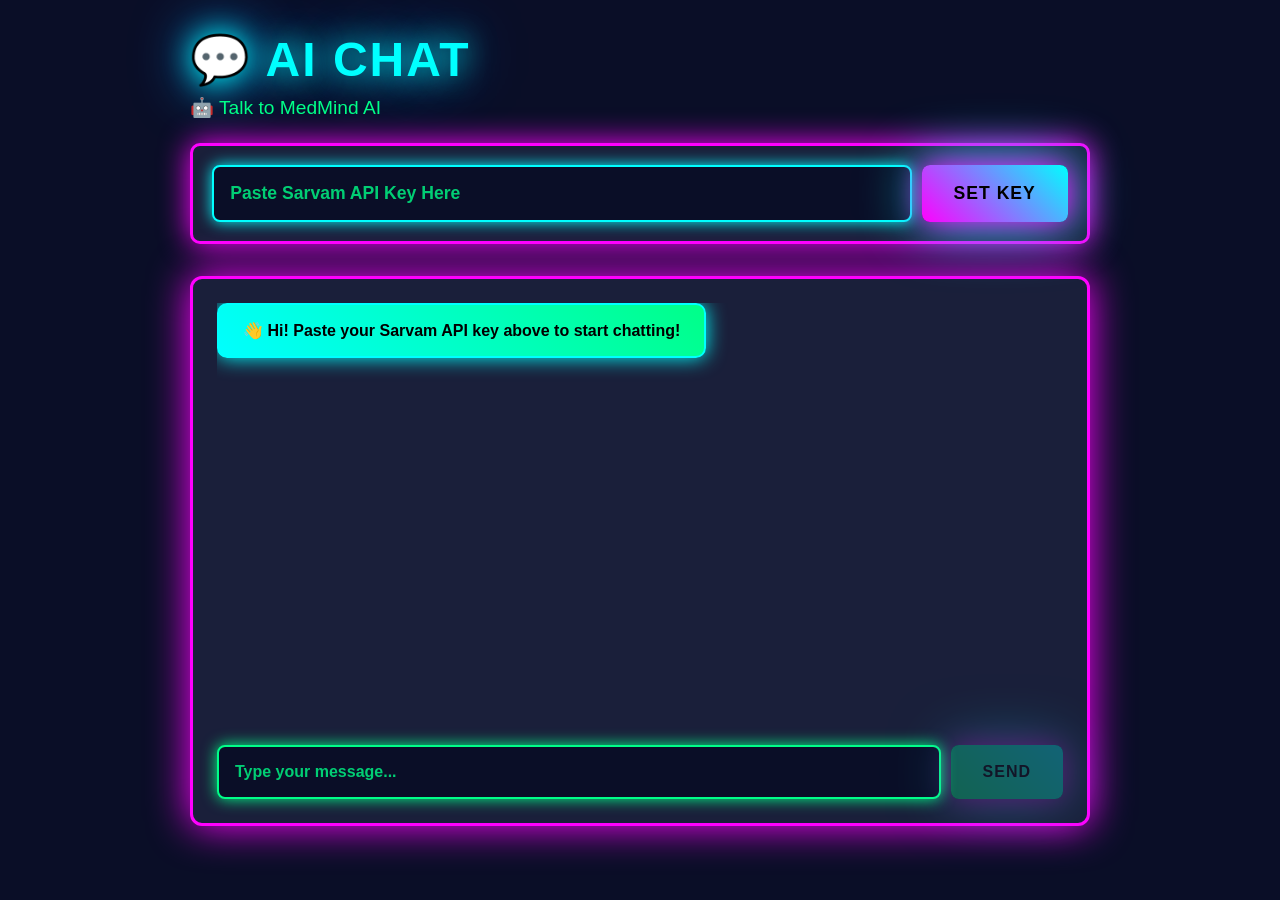
==== commit 1ff66300: "Updated MedMind AI" ====
--- a/ai.html
+++ b/ai.html
@@ -1,279 +1,415 @@
 <!DOCTYPE html>
 <html lang="en">
 <head>
-    <meta charset="UTF-8">
-    <meta name="viewport" content="width=device-width, initial-scale=1.0">
-    <title>AI Assistant - MedMind AI</title>
-    <link rel="stylesheet" href="style.css">
+  <meta charset="UTF-8">
+  <meta name="viewport" content="width=device-width, initial-scale=1.0">
+  <title>AI Chat - MedMind AI</title>
+  <style>
+    * {
+      margin: 0 !important;
+      padding: 0 !important;
+      box-sizing: border-box !important;
+    }
+
+    html, body {
+      width: 100% !important;
+      height: 100% !important;
+      background: #0a0e27 !important;
+      color: #ffffff !important;
+      font-family: Arial, sans-serif !important;
+      overflow-x: hidden !important;
+    }
+
+    main {
+      background: #0a0e27 !important;
+      min-height: 100vh !important;
+      padding: 2rem !important;
+    }
+
+    .container {
+      max-width: 900px !important;
+      margin: 0 auto !important;
+    }
+
+    h1 {
+      color: #00ffff !important;
+      font-size: 3rem !important;
+      font-weight: 900 !important;
+      margin-bottom: 0.5rem !important;
+      text-shadow: 0 0 30px #00ffff, 0 0 60px #0099ff !important;
+      letter-spacing: 2px !important;
+    }
+
+    p {
+      color: #00ff88 !important;
+      font-size: 1.2rem !important;
+      margin-bottom: 1.5rem !important;
+    }
+
+    .input-wrapper {
+      background: #1a1f3a !important;
+      border: 3px solid #ff00ff !important;
+      border-radius: 10px !important;
+      padding: 1.2rem !important;
+      margin-bottom: 2rem !important;
+      display: flex !important;
+      gap: 10px !important;
+      box-shadow: 0 0 30px #ff00ff !important;
+    }
+
+    input[type="password"],
+    input[type="text"] {
+      flex: 1 !important;
+      background: #0a0e27 !important;
+      border: 2px solid #00ffff !important;
+      color: #00ffff !important;
+      padding: 1rem !important;
+      border-radius: 8px !important;
+      font-size: 1.1rem !important;
+      font-weight: bold !important;
+      box-shadow: 0 0 15px #00ffff !important;
+    }
+
+    input::placeholder {
+      color: #00ff88 !important;
+      opacity: 0.8 !important;
+    }
+
+    input:focus {
+      outline: none !important;
+      border-color: #ff00ff !important;
+      box-shadow: 0 0 25px #ff00ff !important;
+      background: #0f1428 !important;
+    }
+
+    button {
+      background: linear-gradient(45deg, #ff00ff, #00ffff) !important;
+      color: #000000 !important;
+      border: none !important;
+      padding: 1rem 2rem !important;
+      border-radius: 8px !important;
+      cursor: pointer !important;
+      font-weight: 900 !important;
+      font-size: 1.1rem !important;
+      box-shadow: 0 0 30px #ff00ff, 0 0 60px #00ffff !important;
+      transition: all 0.3s !important;
+      text-transform: uppercase !important;
+      letter-spacing: 1px !important;
+    }
+
+    button:hover:not(:disabled) {
+      transform: scale(1.1) !important;
+      box-shadow: 0 0 50px #ff00ff, 0 0 100px #00ffff !important;
+    }
+
+    button:active:not(:disabled) {
+      transform: scale(0.95) !important;
+    }
+
+    button:disabled {
+      opacity: 0.3 !important;
+      cursor: not-allowed !important;
+    }
+
+    .chat-box {
+      background: #1a1f3a !important;
+      border: 3px solid #ff00ff !important;
+      border-radius: 12px !important;
+      padding: 1.5rem !important;
+      height: 550px !important;
+      display: flex !important;
+      flex-direction: column !important;
+      box-shadow: 0 0 40px #ff00ff !important;
+    }
+
+    #messages {
+      flex: 1 !important;
+      overflow-y: auto !important;
+      margin-bottom: 1.5rem !important;
+      display: flex !important;
+      flex-direction: column !important;
+      gap: 1rem !important;
+      padding-right: 0.5rem !important;
+    }
+
+    .msg-user {
+      background: linear-gradient(45deg, #ff0088, #ff3366) !important;
+      color: #ffffff !important;
+      padding: 1rem 1.5rem !important;
+      border-radius: 10px !important;
+      align-self: flex-end !important;
+      max-width: 75% !important;
+      border: 2px solid #ff00ff !important;
+      box-shadow: 0 0 20px #ff0088 !important;
+      word-wrap: break-word !important;
+      font-weight: bold !important;
+      font-size: 1rem !important;
+    }
+
+    .msg-assistant {
+      background: linear-gradient(45deg, #00ffff, #00ff88) !important;
+      color: #000000 !important;
+      padding: 1rem 1.5rem !important;
+      border-radius: 10px !important;
+      align-self: flex-start !important;
+      max-width: 75% !important;
+      border: 2px solid #00ffff !important;
+      box-shadow: 0 0 20px #00ffff !important;
+      word-wrap: break-word !important;
+      font-weight: bold !important;
+      font-size: 1rem !important;
+    }
+
+    .msg-error {
+      background: linear-gradient(45deg, #ff3333, #ff6666) !important;
+      color: #ffffff !important;
+      padding: 1rem 1.5rem !important;
+      border-radius: 10px !important;
+      align-self: center !important;
+      max-width: 75% !important;
+      border: 2px solid #ff0000 !important;
+      box-shadow: 0 0 20px #ff0000 !important;
+      word-wrap: break-word !important;
+      font-weight: bold !important;
+      font-size: 1rem !important;
+    }
+
+    .msg-loading {
+      background: linear-gradient(45deg, #ffaa00, #ffff00) !important;
+      color: #000000 !important;
+      padding: 1rem 1.5rem !important;
+      border-radius: 10px !important;
+      align-self: flex-start !important;
+      border: 2px solid #ffaa00 !important;
+      box-shadow: 0 0 20px #ffaa00 !important;
+      font-weight: bold !important;
+      font-size: 1rem !important;
+      animation: pulse 1s infinite !important;
+    }
+
+    @keyframes pulse {
+      0%, 100% { opacity: 1 !important; }
+      50% { opacity: 0.5 !important; }
+    }
+
+    .input-box {
+      display: flex !important;
+      gap: 10px !important;
+    }
+
+    .input-box input {
+      flex: 1 !important;
+      background: #0a0e27 !important;
+      border: 2px solid #00ff88 !important;
+      color: #00ff88 !important;
+      padding: 1rem !important;
+      border-radius: 8px !important;
+      font-size: 1rem !important;
+      font-weight: bold !important;
+      box-shadow: 0 0 15px #00ff88 !important;
+    }
+
+    .input-box input:focus {
+      outline: none !important;
+      border-color: #ff00ff !important;
+      box-shadow: 0 0 25px #ff00ff !important;
+    }
+
+    .input-box button {
+      background: linear-gradient(45deg, #00ff88, #00ffff) !important;
+      padding: 1rem 2rem !important;
+      font-size: 1rem !important;
+      white-space: nowrap !important;
+    }
+
+    /* Scrollbar */
+    #messages::-webkit-scrollbar {
+      width: 12px !important;
+    }
+
+    #messages::-webkit-scrollbar-track {
+      background: #0a0e27 !important;
+    }
+
+    #messages::-webkit-scrollbar-thumb {
+      background: linear-gradient(45deg, #ff00ff, #00ffff) !important;
+      border-radius: 6px !important;
+      border: 2px solid #1a1f3a !important;
+    }
+
+    #messages::-webkit-scrollbar-thumb:hover {
+      background: linear-gradient(45deg, #ff0088, #00ff88) !important;
+    }
+
+    @media (max-width: 640px) {
+      main {
+        padding: 1rem !important;
+      }
+
+      h1 {
+        font-size: 2rem !important;
+      }
+
+      p {
+        font-size: 1rem !important;
+      }
+
+      .chat-box {
+        height: 400px !important;
+        padding: 1rem !important;
+      }
+
+      .input-wrapper {
+        flex-direction: column !important;
+        gap: 0.5rem !important;
+      }
+
+      .msg-user,
+      .msg-assistant,
+      .msg-error,
+      .msg-loading {
+        max-width: 95% !important;
+      }
+
+      button {
+        width: 100% !important;
+      }
+    }
+  </style>
 </head>
 <body>
-    <!-- Navigation -->
-    <nav class="navbar">
-        <div class="nav-container">
-            <div class="nav-brand">
-                <div class="nav-logo">
-                    <svg viewBox="0 0 100 100" xmlns="http://www.w3.org/2000/svg">
-                        <path d="M50 10 Q70 20 70 40 Q70 60 50 70 Q30 60 30 40 Q30 20 50 10" fill="url(#logoGradient5)" stroke="white" stroke-width="2"/>
-                        <circle cx="50" cy="40" r="8" fill="white"/>
-                        <defs>
-                            <linearGradient id="logoGradient5" x1="0%" y1="0%" x2="100%" y2="100%">
-                                <stop offset="0%" style="stop-color:#10b981;stop-opacity:1" />
-                                <stop offset="100%" style="stop-color:#06b6d4;stop-opacity:1" />
-                            </linearGradient>
-                        </defs>
-                    </svg>
-                </div>
-                <span>MedMind AI</span>
-            </div>
-            
-            <div class="nav-menu">
-                <a href="home.html" class="nav-link" data-page="home">
-                    <svg viewBox="0 0 24 24" width="24" height="24">
-                        <path fill="currentColor" d="M10 20v-6h4v6h5v-8h3L12 3 2 12h3v8z"/>
-                    </svg>
-                    <span>Home</span>
-                </a>
-                <a href="ai.html" class="nav-link active" data-page="ai">
-                    <svg viewBox="0 0 24 24" width="24" height="24">
-                        <path fill="currentColor" d="M12 2C6.48 2 2 6.48 2 12s4.48 10 10 10 10-4.48 10-10S17.52 2 12 2zm-2 15l-5-5 1.41-1.41L10 14.17l7.59-7.59L19 8l-9 9z"/>
-                    </svg>
-                    <span>AI Chat</span>
-                </a>
-                <a href="meds.html" class="nav-link" data-page="meds">
-                    <svg viewBox="0 0 24 24" width="24" height="24">
-                        <path fill="currentColor" d="M19 3H5c-1.1 0-2 .9-2 2v14c0 1.1.9 2 2 2h14c1.1 0 2-.9 2-2V5c0-1.1-.9-2-2-2zm-5 11h-3v3h-2v-3H6v-2h3v-3h2v3h3v2z"/>
-                    </svg>
-                    <span>Medicines</span>
-                </a>
-                <a href="mental.html" class="nav-link" data-page="mental">
-                    <svg viewBox="0 0 24 24" width="24" height="24">
-                        <path fill="currentColor" d="M20 2H4c-1.1 0-1.99.9-1.99 2L2 22l4-4h14c1.1 0 2-.9 2-2V4c0-1.1-.9-2-2-2zM12 12c-1.66 0-3-1.34-3-3s1.34-3 3-3 3 1.34 3 3-1.34 3-3 3zm6 6H6v-1.5c0-2 4-3.1 6-3.1s6 1.1 6 3.1V18z"/>
-                    </svg>
-                    <span>Wellness</span>
-                </a>
-                <a href="doctor.html" class="nav-link" data-page="doctor">
-                    <svg viewBox="0 0 24 24" width="24" height="24">
-                        <path fill="currentColor" d="M11.99 5.52C7.957 5.52 4.73 8.75 4.73 12.78s3.23 7.26 7.27 7.26 7.27-3.23 7.27-7.26-3.23-7.26-7.28-7.26zM13 13h-2v2h-2v-2H7v-2h2v-2h2v2h2v2z"/>
-                    </svg>
-                    <span>Doctors</span>
-                </a>
-                <a href="profile.html" class="nav-link" data-page="profile">
-                    <svg viewBox="0 0 24 24" width="24" height="24">
-                        <path fill="currentColor" d="M12 12c2.21 0 4-1.79 4-4s-1.79-4-4-4-4 1.79-4 4 1.79 4 4 4zm0 2c-2.67 0-8 1.34-8 4v2h16v-2c0-2.66-5.33-4-8-4z"/>
-                    </svg>
-                    <span>Profile</span>
-                </a>
-            </div>
+  <main>
+    <div class="container">
+      <h1>💬 AI CHAT</h1>
+      <p>🤖 Talk to MedMind AI</p>
+
+      <!-- API Key Section -->
+      <div class="input-wrapper" id="apiSection">
+        <input 
+          type="password" 
+          id="apiKeyInput" 
+          placeholder="Paste Sarvam API Key Here"
+        >
+        <button onclick="setApiKey()">SET KEY</button>
+      </div>
+
+      <!-- Chat Section -->
+      <div class="chat-box">
+        <div id="messages">
+          <div class="msg-assistant">
+            👋 Hi! Paste your Sarvam API key above to start chatting!
+          </div>
         </div>
-    </nav>
-
-    <main class="ai-container">
-        <!-- Chat Area -->
-        <div class="chat-wrapper">
-            <div class="chat-messages" id="chatMessages">
-                <div class="welcome-section">
-                    <h1>MedMind AI Assistant</h1>
-                    <p>Your personal health companion powered by advanced AI</p>
-                    
-                    <div class="suggested-prompts">
-                        <h3>What can I help you with?</h3>
-                        <div class="prompts-grid">
-                            <button class="prompt-card" onclick="sendPrompt('What are my key health metrics and should I be concerned about anything?')">
-                                <svg viewBox="0 0 24 24" width="24" height="24">
-                                    <path fill="currentColor" d="M12 2C6.48 2 2 6.48 2 12s4.48 10 10 10 10-4.48 10-10S17.52 2 12 2zm-2 15l-5-5 1.41-1.41L10 14.17l7.59-7.59L19 8l-9 9z"/>
-                                </svg>
-                                <span>Analyze my health</span>
-                            </button>
-                            <button class="prompt-card" onclick="sendPrompt('Suggest a wellness plan for me')">
-                                <svg viewBox="0 0 24 24" width="24" height="24">
-                                    <path fill="currentColor" d="M20 2H4c-1.1 0-1.99.9-1.99 2L2 22l4-4h14c1.1 0 2-.9 2-2V4c0-1.1-.9-2-2-2zm-2 12h-4v4h-4v-4H6v-4h4V6h4v4h4v4z"/>
-                                </svg>
-                                <span>Wellness plan</span>
-                            </button>
-                            <button class="prompt-card" onclick="sendPrompt('Explain the side effects of my current medications')">
-                                <svg viewBox="0 0 24 24" width="24" height="24">
-                                    <path fill="currentColor" d="M19 3H5c-1.1 0-2 .9-2 2v14c0 1.1.9 2 2 2h14c1.1 0 2-.9 2-2V5c0-1.1-.9-2-2-2zm-5 11h-3v3h-2v-3H6v-2h3v-3h2v3h3v2z"/>
-                                </svg>
-                                <span>Medicine info</span>
-                            </button>
-                            <button class="prompt-card" onclick="sendPrompt('Give me nutrition tips based on my health profile')">
-                                <svg viewBox="0 0 24 24" width="24" height="24">
-                                    <path fill="currentColor" d="M12 2c-5.33 4.55-8 8.48-8 11.8 0 4.98 3.8 8.2 8 8.2s8-3.22 8-8.2c0-3.32-2.67-7.25-8-11.8z"/>
-                                </svg>
-                                <span>Nutrition advice</span>
-                            </button>
-                            <button class="prompt-card" onclick="sendPrompt('What exercises would you recommend for me?')">
-                                <svg viewBox="0 0 24 24" width="24" height="24">
-                                    <path fill="currentColor" d="M13.49 5.48c1.1 0 2-.9 2-2s-.9-2-2-2-2 .9-2 2 .9 2 2 2zm-3.6 13.9L8 19.35V9h3v7.35l1.39 9.03c.36 2.3 2.4 4 4.74 4 2.65 0 4.8-2.25 4.8-5s-2.15-5-4.8-5c-1.04 0-2.05.3-2.9.84v-2.16c1.12-.52 2.74-.73 4.1-.73 3.87 0 6.99 3.13 6.99 7s-3.12 7-6.99 7c-3.23 0-6.06-2.25-6.74-5.22z"/>
-                                </svg>
-                                <span>Exercise routine</span>
-                            </button>
-                            <button class="prompt-card" onclick="sendPrompt('Predict my health risks based on my data')">
-                                <svg viewBox="0 0 24 24" width="24" height="24">
-                                    <path fill="currentColor" d="M12 2C6.48 2 2 6.48 2 12s4.48 10 10 10 10-4.48 10-10S17.52 2 12 2zm1 15h-2v-2h2v2zm0-4h-2V7h2v6z"/>
-                                </svg>
-                                <span>Risk assessment</span>
-                            </button>
-                        </div>
-                    </div>
-                </div>
-            </div>
-
-            <!-- Chat Input Area -->
-            <div class="chat-input-area">
-                <form class="chat-form" id="chatForm" onsubmit="sendMessage(event)">
-                    <div class="input-controls">
-                        <button type="button" class="voice-btn" id="voiceBtn" title="Voice input">
-                            <svg viewBox="0 0 24 24" width="24" height="24">
-                                <path fill="currentColor" d="M12 14c1.66 0 3-1.34 3-3V5c0-1.66-1.34-3-3-3S9 3.34 9 5v6c0 1.66 1.34 3 3 3zm5.3-3c0 3-2.54 5.1-5.3 5.1S6.7 14 6.7 11H5c0 3.41 2.72 6.23 6 6.72V21h2v-3.28c3.28-.48 6-3.3 6-6.72h-1.7z"/>
-                            </svg>
-                        </button>
-                        <input 
-                            type="text" 
-                            id="chatInput" 
-                            placeholder="Ask me about your health..." 
-                            autocomplete="off"
-                        >
-                        <button type="submit" class="send-btn">
-                            <svg viewBox="0 0 24 24" width="24" height="24">
-                                <path fill="currentColor" d="M16.6915026,12.4744748 L3.50612381,13.2599618 C3.19218622,13.2599618 3.03521743,13.4170592 3.03521743,13.5741566 L1.15159189,20.0151496 C0.8376543,20.8006365 0.99,21.89 1.77946707,22.52 C2.41,22.99 3.50612381,23.1 4.13399899,22.9429026 L21.714504,14.0454487 C22.6563168,13.5741566 23.1272231,12.6315722 22.9702544,11.6889879 L4.13399899,1.01449637 C3.34915502,0.9914179 2.40734225,0.9914179 1.77946707,1.48988963 C0.994623095,2.13399899 0.837654326,3.0765833 1.15159189,3.86155202 L3.03521743,10.3025451 C3.03521743,10.4596425 3.19218622,10.6167399 3.50612381,10.6167399 L16.6915026,11.4022268 C16.6915026,11.4022268 17.1624089,11.4022268 17.1624089,11.9735189 C17.1624089,12.4744748 16.6915026,12.4744748 16.6915026,12.4744748 Z"/>
-                            </svg>
-                        </button>
-                    </div>
-                </form>
-                <p class="chat-disclaimer">MedMind AI provides health insights based on your data. Always consult healthcare professionals for medical decisions.</p>
-            </div>
+
+        <div class="input-box">
+          <input 
+            type="text" 
+            id="userInput" 
+            placeholder="Type your message..."
+            disabled
+            onkeypress="if(event.key==='Enter') sendMsg()"
+          >
+          <button id="sendBtn" onclick="sendMsg()" disabled>SEND</button>
         </div>
-    </main>
-
-    <!-- Bottom Navigation -->
-    <div class="bottom-nav">
-        <a href="home.html" class="nav-item" data-page="home">
-            <svg viewBox="0 0 24 24" width="24" height="24">
-                <path fill="currentColor" d="M10 20v-6h4v6h5v-8h3L12 3 2 12h3v8z"/>
-            </svg>
-            <span>Home</span>
-        </a>
-        <a href="ai.html" class="nav-item active" data-page="ai">
-            <svg viewBox="0 0 24 24" width="24" height="24">
-                <path fill="currentColor" d="M12 2C6.48 2 2 6.48 2 12s4.48 10 10 10 10-4.48 10-10S17.52 2 12 2zm-2 15l-5-5 1.41-1.41L10 14.17l7.59-7.59L19 8l-9 9z"/>
-            </svg>
-            <span>AI</span>
-        </a>
-        <a href="meds.html" class="nav-item" data-page="meds">
-            <svg viewBox="0 0 24 24" width="24" height="24">
-                <path fill="currentColor" d="M19 3H5c-1.1 0-2 .9-2 2v14c0 1.1.9 2 2 2h14c1.1 0 2-.9 2-2V5c0-1.1-.9-2-2-2zm-5 11h-3v3h-2v-3H6v-2h3v-3h2v3h3v2z"/>
-            </svg>
-            <span>Meds</span>
-        </a>
-        <a href="mental.html" class="nav-item" data-page="mental">
-            <svg viewBox="0 0 24 24" width="24" height="24">
-                <path fill="currentColor" d="M20 2H4c-1.1 0-1.99.9-1.99 2L2 22l4-4h14c1.1 0 2-.9 2-2V4c0-1.1-.9-2-2-2zM12 12c-1.66 0-3-1.34-3-3s1.34-3 3-3 3 1.34 3 3-1.34 3-3 3zm6 6H6v-1.5c0-2 4-3.1 6-3.1s6 1.1 6 3.1V18z"/>
-            </svg>
-            <span>Wellness</span>
-        </a>
-        <a href="profile.html" class="nav-item" data-page="profile">
-            <svg viewBox="0 0 24 24" width="24" height="24">
-                <path fill="currentColor" d="M12 12c2.21 0 4-1.79 4-4s-1.79-4-4-4-4 1.79-4 4 1.79 4 4 4zm0 2c-2.67 0-8 1.34-8 4v2h16v-2c0-2.66-5.33-4-8-4z"/>
-            </svg>
-            <span>Profile</span>
-        </a>
+      </div>
     </div>
-
-    <script src="script.js"></script>
-    <script>
-        const aiResponses = {
-            'health': 'Your overall health score is 78/100 which is very good. Your heart rate is stable at 72 bpm and blood pressure is within normal range. Keep up the great work with hydration and sleep!',
-            'wellness': 'I recommend a balanced wellness plan: 1) Maintain 8 hours of sleep, 2) Exercise 30-60 minutes daily, 3) Drink 8 glasses of water, 4) Manage stress with meditation, 5) Eat a balanced diet with vegetables.',
-            'medicine': 'Your current medications are: Aspirin 500mg (once daily), Vitamin D 1000IU (with meals), and Lisinopril 10mg (evening). Common side effects are minimal when taken as prescribed. Always consult with your doctor before making changes.',
-            'nutrition': 'Based on your health profile, I recommend: More lean proteins, whole grains, and vegetables. Limit sodium to under 2300mg daily. Stay hydrated. Consider Mediterranean diet. Avoid processed foods and excess sugar. Eat 5 portions of fruit/veg daily.',
-            'exercise': 'Recommended exercises for you: Brisk walking (30 mins, 5x/week), Swimming (low-impact), Yoga (flexibility), Light strength training (2x/week). Start gradually and increase intensity. Warm up for 5 mins before and cool down after.',
-            'risk': 'Based on your metrics, your health risks are low. Continue monitoring your blood pressure regularly. Your BMI is healthy. Maintain current exercise routine. Get annual checkups. Stay updated with vaccinations.'
-        };
-
-        function sendMessage(e) {
-            e.preventDefault();
-            const input = document.getElementById('chatInput');
-            const message = input.value.trim();
-            
-            if (!message) return;
-            
-            // Add user message to chat
-            addMessage(message, 'user');
-            input.value = '';
-            
-            // Simulate AI response
-            setTimeout(() => {
-                const response = generateAIResponse(message);
-                addMessage(response, 'ai');
-            }, 1500);
-        }
-
-        function sendPrompt(prompt) {
-            document.getElementById('chatInput').value = prompt;
-            sendMessage({ preventDefault: () => {} });
-        }
-
-        function addMessage(text, sender) {
-            const chatMessages = document.getElementById('chatMessages');
-            const messageDiv = document.createElement('div');
-            messageDiv.className = `message ${sender}-message`;
-            
-            if (sender === 'ai') {
-                messageDiv.innerHTML = `
-                    <div class="message-content">
-                        <div class="message-bubble">
-                            <div class="message-text">${text}</div>
-                            <div class="message-time">${new Date().toLocaleTimeString([], {hour: '2-digit', minute:'2-digit'})}</div>
-                        </div>
-                    </div>
-                `;
-            } else {
-                messageDiv.innerHTML = `
-                    <div class="message-content">
-                        <div class="message-bubble">
-                            <div class="message-text">${text}</div>
-                            <div class="message-time">${new Date().toLocaleTimeString([], {hour: '2-digit', minute:'2-digit'})}</div>
-                        </div>
-                    </div>
-                `;
-            }
-            
-            chatMessages.appendChild(messageDiv);
-            chatMessages.scrollTop = chatMessages.scrollHeight;
-        }
-
-        function generateAIResponse(userMessage) {
-            const lower = userMessage.toLowerCase();
-            
-            if (lower.includes('health') || lower.includes('metric')) return aiResponses['health'];
-            if (lower.includes('wellness') || lower.includes('plan')) return aiResponses['wellness'];
-            if (lower.includes('medicine') || lower.includes('drug') || lower.includes('medication')) return aiResponses['medicine'];
-            if (lower.includes('nutrition') || lower.includes('diet') || lower.includes('food')) return aiResponses['nutrition'];
-            if (lower.includes('exercise') || lower.includes('workout') || lower.includes('fitness')) return aiResponses['exercise'];
-            if (lower.includes('risk') || lower.includes('predict')) return aiResponses['risk'];
-            
-            const defaultResponses = [
-                'Based on your health data, you\'re doing well. Keep maintaining your current routine and monitor your metrics regularly.',
-                'That\'s a great question! Your health profile shows you\'re in good shape. Continue with regular checkups and healthy habits.',
-                'I\'d recommend discussing this with your healthcare provider for personalized advice. In the meantime, maintain your current exercise and nutrition routine.',
-                'Your data shows positive trends. Keep up the excellent health habits and monitor your vitals regularly.',
-                'This is an important health consideration. Track your symptoms and share them with your doctor at your next visit.'
-            ];
-            
-            return defaultResponses[Math.floor(Math.random() * defaultResponses.length)];
-        }
-
-        // Voice input simulation
-        document.getElementById('voiceBtn').addEventListener('click', function() {
-            const voiceBtn = this;
-            voiceBtn.classList.add('listening');
-            
-            setTimeout(() => {
-                voiceBtn.classList.remove('listening');
-                showNotification('Voice input simulated. Try typing your question!', 'info');
-            }, 2000);
-        });
-    </script>
+  </main>
+
+  <!-- Scripts -->
+  <script src="sarvam-ai.js"></script>
+  <script src="script.js"></script>
+  <script src="app.js"></script>
+
+  <script>
+    let keySet = false;
+
+    function setApiKey() {
+      const key = document.getElementById('apiKeyInput').value.trim();
+      
+      if (!key) {
+        showMsg('❌ Enter API key!', 'error');
+        return;
+      }
+
+      if (window.sarvamAI) {
+        window.sarvamAI.setApiKey(key);
+        keySet = true;
+
+        document.getElementById('apiSection').style.display = 'none';
+        document.getElementById('userInput').disabled = false;
+        document.getElementById('sendBtn').disabled = false;
+
+        document.getElementById('messages').innerHTML = '';
+        showMsg('✅ API Key Set! Ready to chat!', 'assistant');
+        
+        console.log('✅ KEY SET');
+      } else {
+        showMsg('❌ Sarvam AI not loaded!', 'error');
+      }
+    }
+
+    async function sendMsg() {
+      if (!keySet) {
+        showMsg('⚠️ Set API key first!', 'error');
+        return;
+      }
+
+      const input = document.getElementById('userInput');
+      const msg = input.value.trim();
+
+      if (!msg) return;
+
+      document.getElementById('userInput').disabled = true;
+      document.getElementById('sendBtn').disabled = true;
+
+      showMsg(msg, 'user');
+      input.value = '';
+
+      const loadId = showMsg('⏳ Thinking...', 'loading');
+
+      try {
+        console.log('Sending:', msg);
+        const response = await window.sarvamAI.getAIResponse(msg);
+        console.log('Response:', response);
+
+        document.getElementById(loadId)?.remove();
+        showMsg(response, 'assistant');
+      } catch (error) {
+        console.error('Error:', error);
+        document.getElementById(loadId)?.remove();
+        showMsg('❌ Error: ' + error.message, 'error');
+      } finally {
+        document.getElementById('userInput').disabled = false;
+        document.getElementById('sendBtn').disabled = false;
+        input.focus();
+      }
+    }
+
+    function showMsg(text, type) {
+      const container = document.getElementById('messages');
+      const div = document.createElement('div');
+      const id = 'msg' + Date.now();
+
+      div.id = id;
+      div.textContent = text;
+
+      if (type === 'user') {
+        div.className = 'msg-user';
+      } else if (type === 'assistant') {
+        div.className = 'msg-assistant';
+      } else if (type === 'loading') {
+        div.className = 'msg-loading';
+      } else {
+        div.className = 'msg-error';
+      }
+
+      container.appendChild(div);
+      container.scrollTop = container.scrollHeight;
+
+      return id;
+    }
+
+    console.log('✅ AI Page Ready');
+  </script>
 </body>
 </html>
